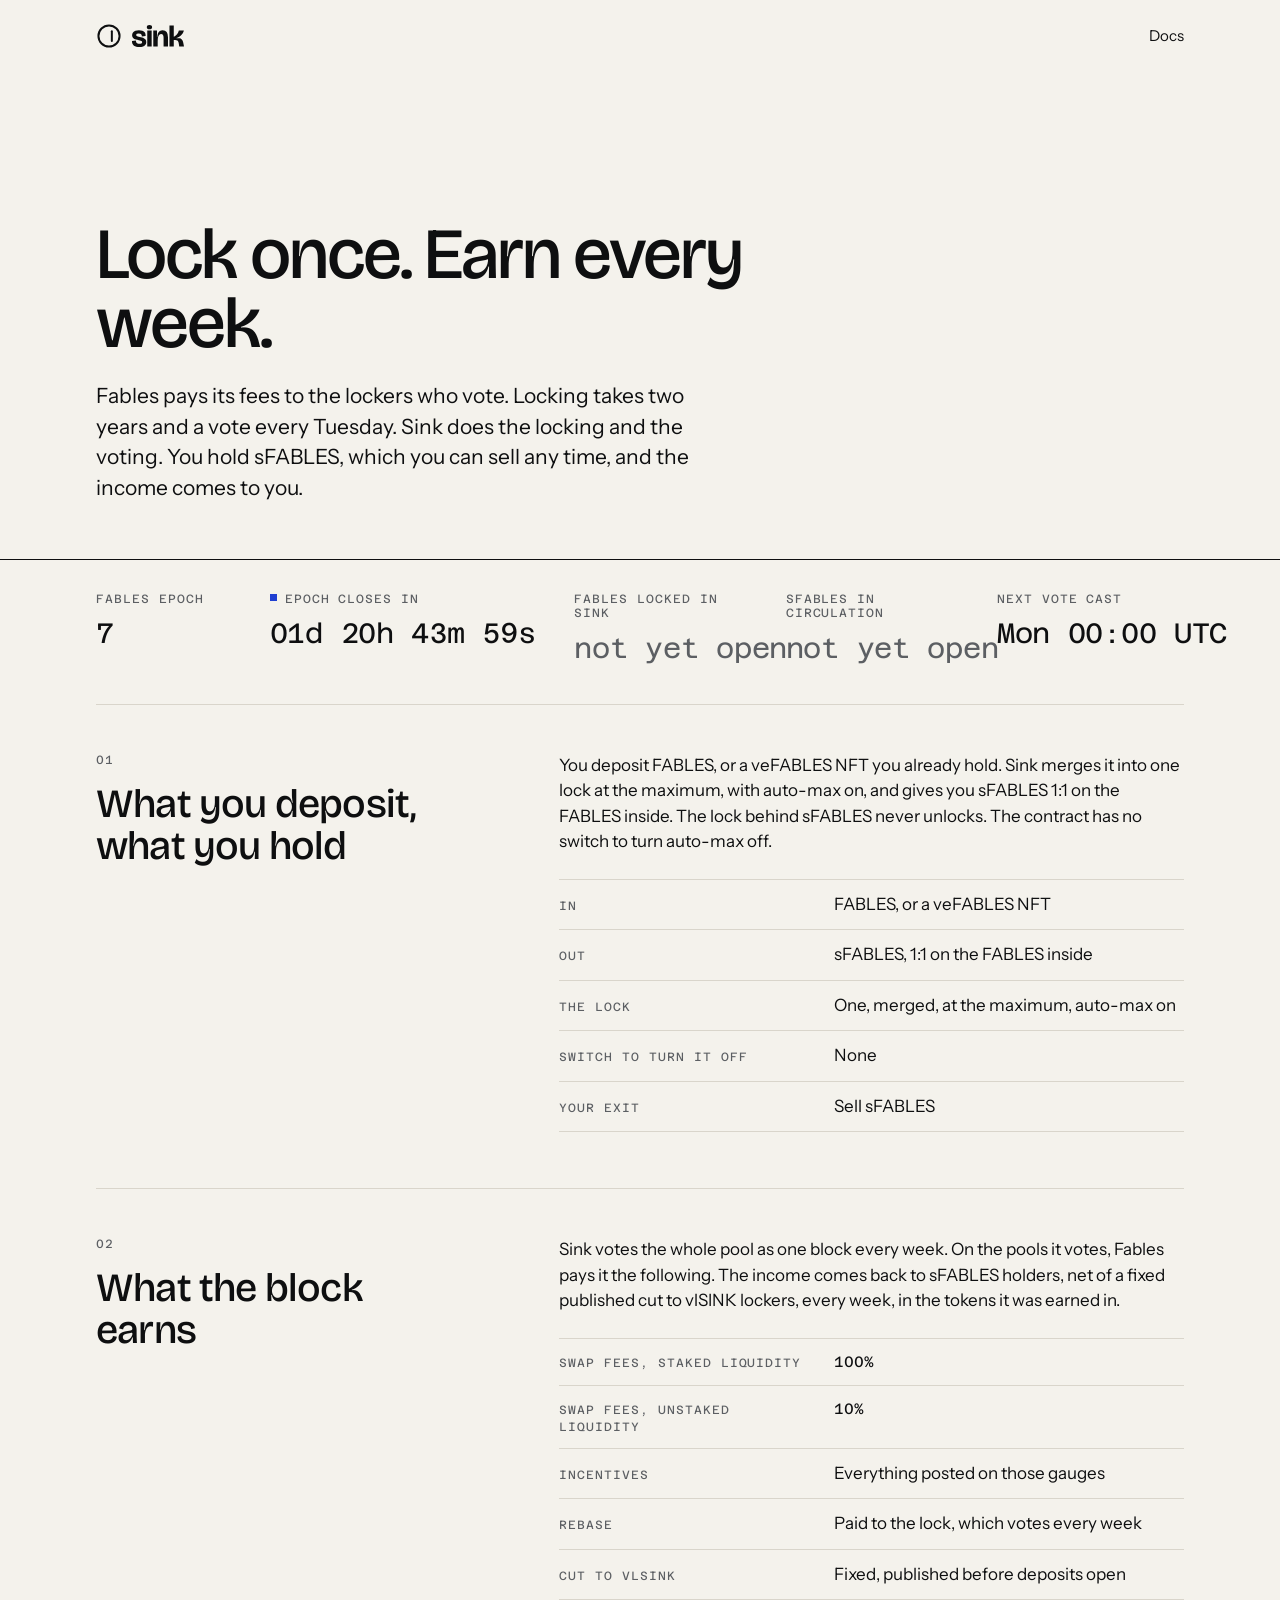
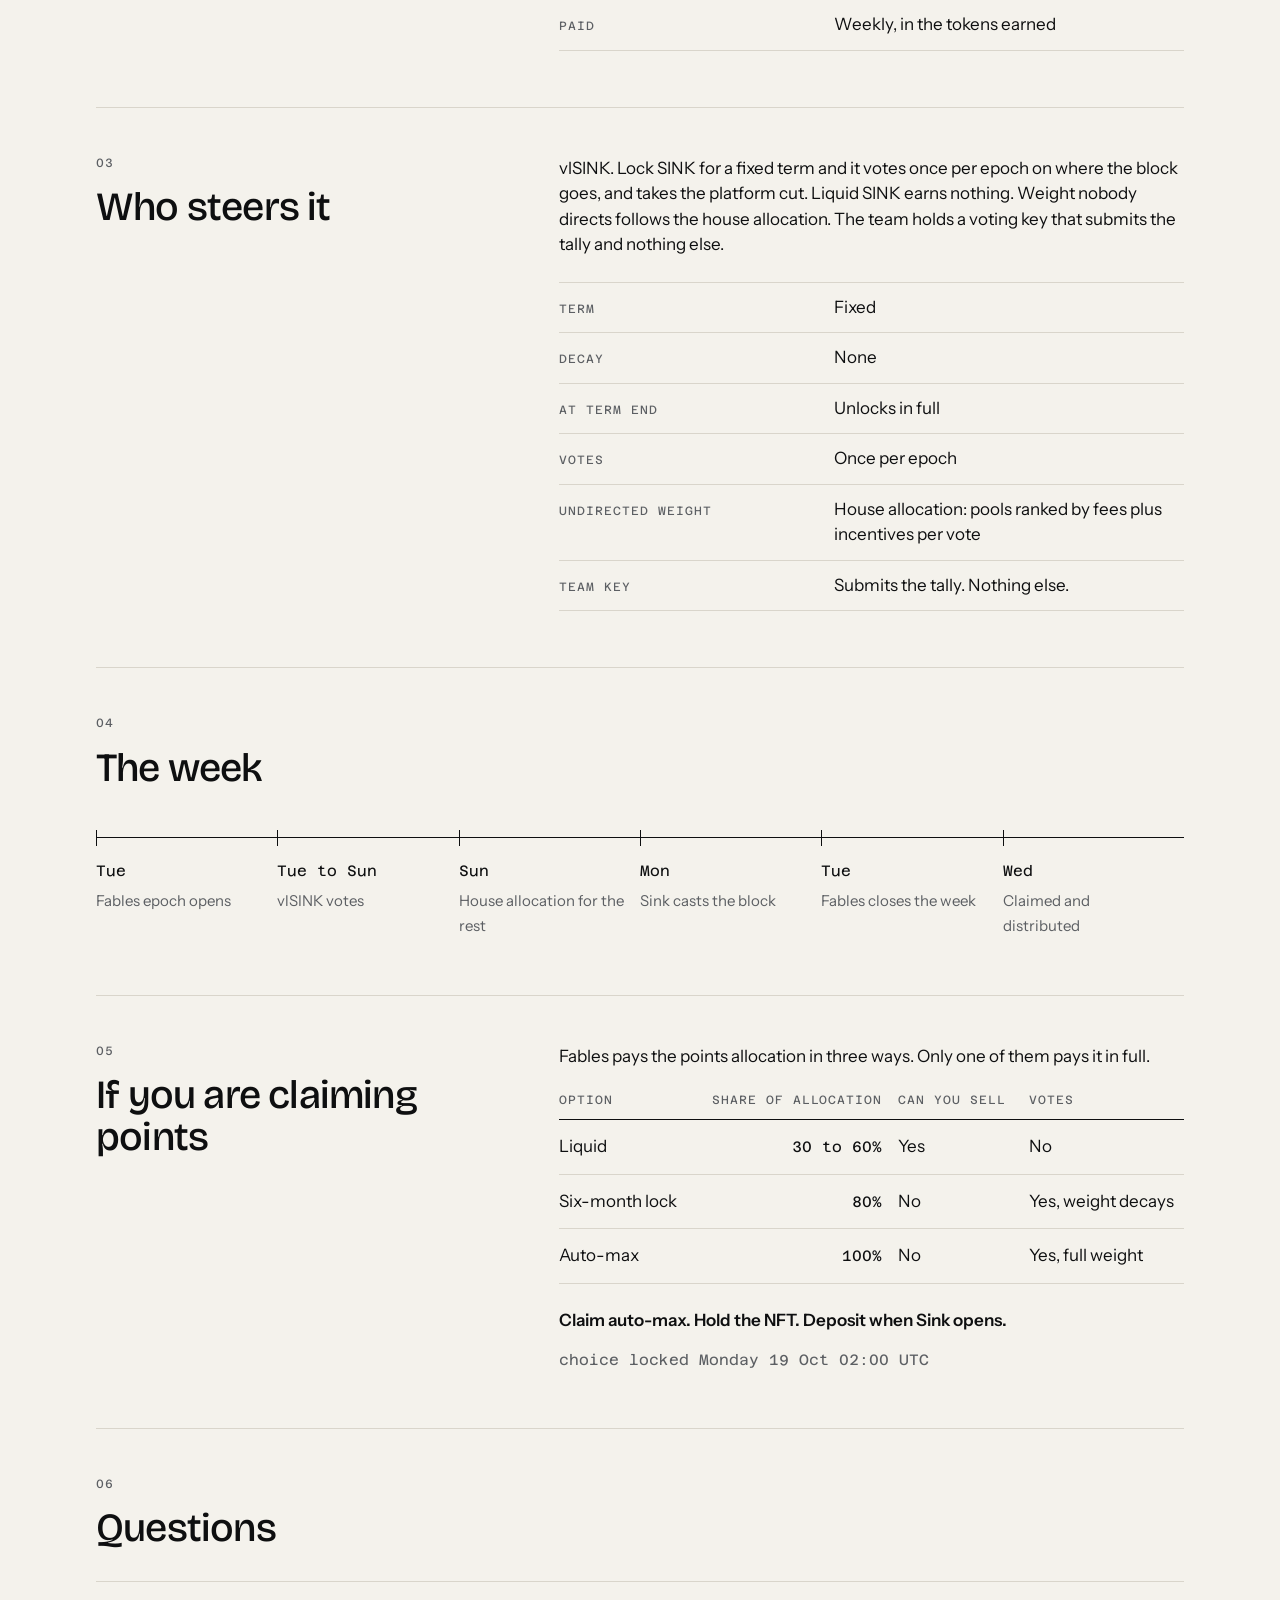
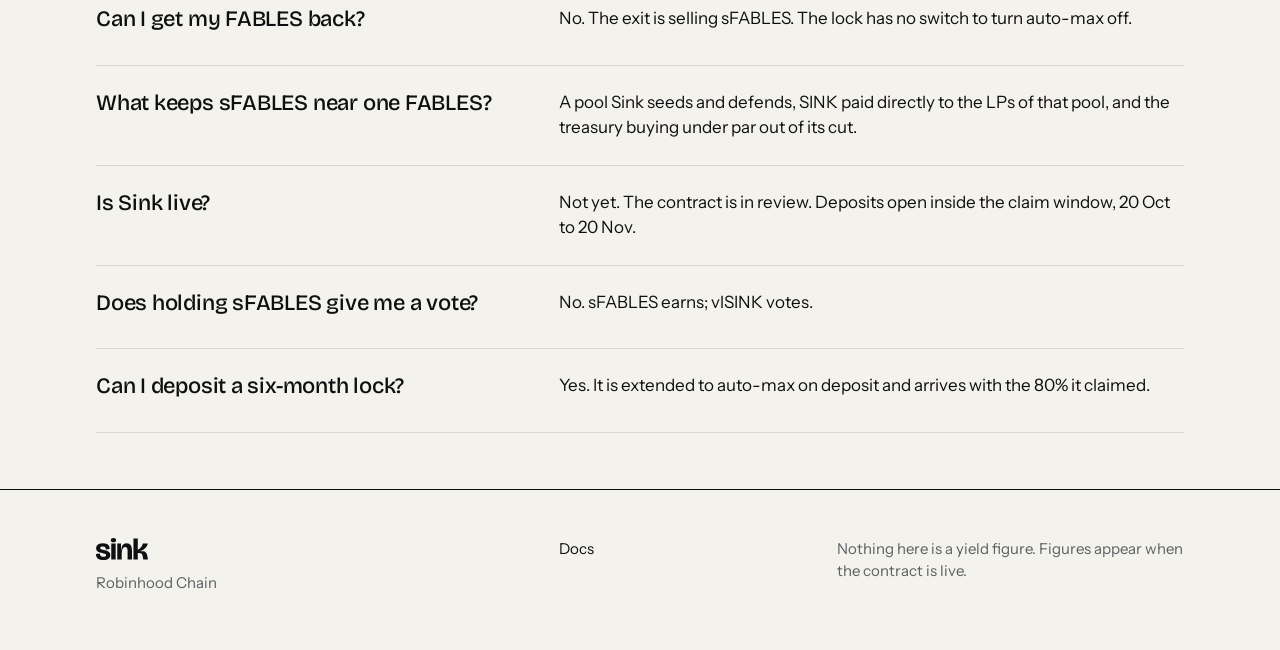
==== index.html @ 243e4afd "hide app for now: remove App links from home and docs" ====
<!doctype html>
<html lang="en">
<head>
<meta charset="utf-8">
<meta name="viewport" content="width=device-width, initial-scale=1">
<title>sink · Lock once. Earn every week.</title>
<meta name="description" content="Sink is a liquid locker for veFABLES on Robinhood Chain. Deposit FABLES or a veFABLES NFT, hold sFABLES, and the weekly income comes to you.">
<meta property="og:title" content="Lock once. Earn every week.">
<meta property="og:description" content="A liquid locker for veFABLES on Robinhood Chain.">
<meta name="theme-color" content="#F4F2EC">
<link rel="icon" href="logo/favicon.svg" type="image/svg+xml">
<link rel="preconnect" href="https://fonts.googleapis.com">
<link rel="preconnect" href="https://fonts.gstatic.com" crossorigin>
<link rel="stylesheet" href="https://fonts.googleapis.com/css2?family=Azeret+Mono:wght@400;500&family=Bricolage+Grotesque:opsz,wght@12..96,500;12..96,700&family=Instrument+Sans:wght@400;500;600&display=swap">
<link rel="stylesheet" href="css/sink.css">
</head>
<body>

<div class="above">
  <div class="wrap">
    <header class="top">
      <a class="brand" href="./" aria-label="sink, home">
        <img class="mark" src="logo/mark-ink.svg" alt="">
        <img class="word" src="logo/wordmark-ink.svg" alt="sink">
      </a>
      <nav class="nav" aria-label="Main">
        <a href="docs.html">Docs</a>
        
        
      </nav>
    </header>
  </div>
  <div class="wrap above-body">
    <div class="grid">
      <h1 class="h1" style="grid-column: 1 / span 9">Lock once. Earn every week.</h1>
    </div>
    <div class="grid">
      <p class="lead" style="grid-column: 1 / span 7">Fables pays its fees to the lockers who vote. Locking takes two years and a vote every Tuesday. Sink does the locking and the voting. You hold sFABLES, which you can sell any time, and the income comes to you.</p>
    </div>
  </div>
</div>

<main class="wrap">

  <section class="facts" aria-label="Live facts">
    <div><span class="label">Fables epoch</span><span class="fig" data-epoch>&mdash;</span></div>
    <div><span class="label"><span class="live-dot" aria-hidden="true"></span><span data-countdown-label>Epoch closes in</span></span><span class="fig" data-countdown>&mdash;</span></div>
    <div><span class="label">FABLES locked in Sink</span><span class="fig muted">not yet open</span></div>
    <div><span class="label">sFABLES in circulation</span><span class="fig muted">not yet open</span></div>
    <div><span class="label">Next vote cast</span><span class="fig">Mon 00:00 UTC</span></div>
  </section>

  <section class="split">
    <div class="grid">
      <div class="head"><span class="label">01</span><h2 class="h2">What you deposit, what you hold</h2></div>
      <div class="body">
        <p>You deposit FABLES, or a veFABLES NFT you already hold. Sink merges it into one lock at the maximum, with auto-max on, and gives you sFABLES 1:1 on the FABLES inside. The lock behind sFABLES never unlocks. The contract has no switch to turn auto-max off.</p>
        <dl class="ledger">
          <div><dt>In</dt><dd>FABLES, or a veFABLES NFT</dd></div>
          <div><dt>Out</dt><dd>sFABLES, 1:1 on the FABLES inside</dd></div>
          <div><dt>The lock</dt><dd>One, merged, at the maximum, auto-max on</dd></div>
          <div><dt>Switch to turn it off</dt><dd>None</dd></div>
          <div><dt>Your exit</dt><dd>Sell sFABLES</dd></div>
        </dl>
      </div>
    </div>
  </section>

  <section class="split">
    <div class="grid">
      <div class="head"><span class="label">02</span><h2 class="h2">What the block earns</h2></div>
      <div class="body">
        <p>Sink votes the whole pool as one block every week. On the pools it votes, Fables pays it the following. The income comes back to sFABLES holders, net of a fixed published cut to vlSINK lockers, every week, in the tokens it was earned in.</p>
        <dl class="ledger">
          <div><dt>Swap fees, staked liquidity</dt><dd class="mono">100%</dd></div>
          <div><dt>Swap fees, unstaked liquidity</dt><dd class="mono">10%</dd></div>
          <div><dt>Incentives</dt><dd>Everything posted on those gauges</dd></div>
          <div><dt>Rebase</dt><dd>Paid to the lock, which votes every week</dd></div>
          <div><dt>Cut to vlSINK</dt><dd>Fixed, published before deposits open</dd></div>
          <div><dt>Paid</dt><dd>Weekly, in the tokens earned</dd></div>
        </dl>
      </div>
    </div>
  </section>

  <section class="split">
    <div class="grid">
      <div class="head"><span class="label">03</span><h2 class="h2">Who steers it</h2></div>
      <div class="body">
        <p>vlSINK. Lock SINK for a fixed term and it votes once per epoch on where the block goes, and takes the platform cut. Liquid SINK earns nothing. Weight nobody directs follows the house allocation. The team holds a voting key that submits the tally and nothing else.</p>
        <dl class="ledger">
          <div><dt>Term</dt><dd>Fixed</dd></div>
          <div><dt>Decay</dt><dd>None</dd></div>
          <div><dt>At term end</dt><dd>Unlocks in full</dd></div>
          <div><dt>Votes</dt><dd>Once per epoch</dd></div>
          <div><dt>Undirected weight</dt><dd>House allocation: pools ranked by fees plus incentives per vote</dd></div>
          <div><dt>Team key</dt><dd>Submits the tally. Nothing else.</dd></div>
        </dl>
      </div>
    </div>
  </section>

  <section class="split">
    <div class="grid">
      <div class="head" style="grid-column: 1 / -1; margin-bottom: 40px"><span class="label">04</span><h2 class="h2">The week</h2></div>
    </div>
    <div class="week">
      <div><span class="day">Tue</span><span class="what">Fables epoch opens</span></div>
      <div><span class="day">Tue to Sun</span><span class="what">vlSINK votes</span></div>
      <div><span class="day">Sun</span><span class="what">House allocation for the rest</span></div>
      <div><span class="day">Mon</span><span class="what">Sink casts the block</span></div>
      <div><span class="day">Tue</span><span class="what">Fables closes the week</span></div>
      <div><span class="day">Wed</span><span class="what">Claimed and distributed</span></div>
    </div>
  </section>

  <section class="split">
    <div class="grid">
      <div class="head"><span class="label">05</span><h2 class="h2">If you are claiming points</h2></div>
      <div class="body">
        <p>Fables pays the points allocation in three ways. Only one of them pays it in full.</p>
        <div class="scroll-x" style="margin-top:24px">
          <table class="t">
            <thead><tr><th>Option</th><th class="num">Share of allocation</th><th>Can you sell</th><th>Votes</th></tr></thead>
            <tbody>
              <tr><td>Liquid</td><td class="num">30 to 60%</td><td>Yes</td><td>No</td></tr>
              <tr><td>Six-month lock</td><td class="num">80%</td><td>No</td><td>Yes, weight decays</td></tr>
              <tr><td>Auto-max</td><td class="num">100%</td><td>No</td><td>Yes, full weight</td></tr>
            </tbody>
          </table>
        </div>
        <p style="margin-top:24px"><strong style="font-weight:600">Claim auto-max. Hold the NFT. Deposit when Sink opens.</strong></p>
        <p class="mono muted" style="font-size:15px" data-choice>choice locks Monday 19 Oct 02:00 UTC</p>
      </div>
    </div>
  </section>

  <section class="split" style="border-bottom:none">
    <div class="grid">
      <div class="head" style="grid-column: 1 / -1; margin-bottom: 32px"><span class="label">06</span><h2 class="h2">Questions</h2></div>
    </div>
    <div class="faq">
      <div class="grid"><h3 class="h3">Can I get my FABLES back?</h3><p>No. The exit is selling sFABLES. The lock has no switch to turn auto-max off.</p></div>
      <div class="grid"><h3 class="h3">What keeps sFABLES near one FABLES?</h3><p>A pool Sink seeds and defends, SINK paid directly to the LPs of that pool, and the treasury buying under par out of its cut.</p></div>
      <div class="grid"><h3 class="h3">Is Sink live?</h3><p>Not yet. The contract is in review. Deposits open inside the claim window, 20 Oct to 20 Nov.</p></div>
      <div class="grid"><h3 class="h3">Does holding sFABLES give me a vote?</h3><p>No. sFABLES earns; vlSINK votes.</p></div>
      <div class="grid"><h3 class="h3">Can I deposit a six-month lock?</h3><p>Yes. It is extended to auto-max on deposit and arrives with the 80% it claimed.</p></div>
    </div>
  </section>

</main>

<footer class="wrap foot">
  <div class="grid">
    <div class="a"><img class="word" src="logo/wordmark-ink.svg" alt="sink"><span class="muted" style="font-size:15px">Robinhood Chain</span></div>
    <nav class="b" aria-label="Footer"><a href="docs.html">Docs</a></nav>
    <p class="c">Nothing here is a yield figure. Figures appear when the contract is live.</p>
  </div>
</footer>

<script src="js/countdown.js"></script>
</body>
</html>
---- css/sink.css ----
/* sink.fi · one stylesheet for site, docs and app */

:root {
  --paper: #F4F2EC;
  --ink: #0E0F10;
  --ink-2: #5C5F63;
  --rule: #D9D5CB;
  --cobalt: #1F3FD1;

  --display: "Bricolage Grotesque", Georgia, serif;
  --text: "Instrument Sans", Helvetica, Arial, sans-serif;
  --mono: "Azeret Mono", "Courier New", monospace;

  --margin: 96px;
  --gutter: 24px;
  --waterline: 560px;
  --u: 8px;
}

@media (max-width: 760px) {
  :root { --margin: 24px; --gutter: 16px; --waterline: 420px; }
}

* { box-sizing: border-box; }
html { -webkit-text-size-adjust: 100%; }
body {
  margin: 0;
  background: var(--paper);
  color: var(--ink);
  font: 400 17px/1.5 var(--text);
  font-kerning: normal;
  text-rendering: optimizeLegibility;
}
a { color: inherit; text-decoration: none; }
a:hover { text-decoration: underline; text-underline-offset: 3px; text-decoration-thickness: 1px; }
::selection { background: var(--ink); color: var(--paper); }
:focus-visible { outline: 1px solid var(--cobalt); outline-offset: 3px; }

/* ---------- type ---------- */
h1, h2, h3 { margin: 0; font-family: var(--display); font-optical-sizing: auto; }
.h1 { font-size: 72px; line-height: 0.95; letter-spacing: -0.03em; font-weight: 500; }
.h2 { font-size: 40px; line-height: 1.05; letter-spacing: -0.02em; font-weight: 500; }
.h3 { font-size: 22px; line-height: 1.2; letter-spacing: -0.01em; font-weight: 500; }
.lead { font-size: 21px; line-height: 1.45; max-width: 34em; margin: 0; }
p { margin: 0 0 16px; }
p:last-child { margin-bottom: 0; }
.muted { color: var(--ink-2); }

.label {
  font: 400 12px/1.2 var(--mono);
  letter-spacing: 0.08em;
  text-transform: uppercase;
  color: var(--ink-2);
}
.mono { font-family: var(--mono); font-variant-numeric: tabular-nums; }
.fig { font: 400 28px/1.1 var(--mono); font-variant-numeric: tabular-nums; letter-spacing: -0.01em; }
.fig-xl { font: 400 40px/1 var(--mono); font-variant-numeric: tabular-nums; letter-spacing: -0.02em; }
.fig .muted, .fig-xl .muted { color: var(--ink-2); }

@media (max-width: 760px) {
  .h1 { font-size: 44px; }
  .h2 { font-size: 30px; }
  .lead { font-size: 17px; line-height: 1.5; }
  .fig { font-size: 22px; }
  .fig-xl { font-size: 32px; }
}

/* ---------- grid ---------- */
.wrap { padding: 0 var(--margin); }
.grid { display: grid; grid-template-columns: repeat(12, minmax(0, 1fr)); column-gap: var(--gutter); }

/* ---------- the waterline ---------- */
.above {
  height: var(--waterline);
  display: flex;
  flex-direction: column;
  border-bottom: 1px solid var(--ink);
}
.above-body {
  flex: 1;
  display: flex;
  flex-direction: column;
  justify-content: flex-end;
  padding-bottom: 56px;
  gap: 24px;
}
@media (max-width: 760px) { .above-body { padding-bottom: 32px; gap: 16px; } }

/* ---------- header ---------- */
.top {
  height: 72px;
  display: flex;
  align-items: center;
  justify-content: space-between;
  gap: 24px;
}
.brand { display: inline-flex; align-items: center; gap: 10px; }
.brand:hover { text-decoration: none; }
.brand img.mark { width: 26px; height: 26px; display: block; }
.brand img.word { height: 22px; width: auto; display: block; }
.nav { display: flex; gap: 32px; font-size: 15px; }
.nav a[aria-current="page"] { text-decoration: underline; text-underline-offset: 6px; text-decoration-thickness: 1px; }
@media (max-width: 760px) {
  .top { height: 64px; }
  .nav { gap: 20px; font-size: 14px; }
}

/* ---------- facts row (below the waterline) ---------- */
.facts {
  display: grid;
  grid-template-columns: 0.8fr 1.5fr 1fr 1fr 1fr;
  column-gap: var(--gutter);
  padding: 32px 0 40px;
  border-bottom: 1px solid var(--rule);
}
.facts > div { display: flex; flex-direction: column; gap: 12px; min-width: 0; }
.facts .fig { white-space: nowrap; }
@media (max-width: 1100px) { .facts .fig { font-size: 22px; } }
@media (max-width: 760px) {
  .facts { grid-template-columns: 1fr 1fr; row-gap: 24px; padding: 24px 0 32px; }
  .facts > div:nth-child(2) { grid-column: span 2; order: -1; }
}
.live-dot {
  display: inline-block; width: 7px; height: 7px; background: var(--cobalt);
  vertical-align: 0.15em; margin-right: 8px;
}

/* ---------- split sections ---------- */
.split { padding: 48px 0 56px; border-bottom: 1px solid var(--rule); }
.split > .grid > .head { grid-column: 1 / span 4; }
.split > .grid > .body { grid-column: 6 / span 7; }
.split .head .label { display: block; margin-bottom: 16px; }
@media (max-width: 760px) {
  .split { padding: 32px 0 40px; }
  .split > .grid > .head, .split > .grid > .body { grid-column: 1 / -1; }
  .split > .grid > .head { margin-bottom: 24px; }
}

/* ledger rows */
.ledger { margin: 24px 0 0; border-top: 1px solid var(--rule); }
.ledger > div {
  display: grid; grid-template-columns: minmax(0, 5fr) minmax(0, 7fr); gap: var(--gutter);
  padding: 12px 0; border-bottom: 1px solid var(--rule); align-items: baseline;
}
.ledger dt { font: 400 12px/1.4 var(--mono); letter-spacing: 0.08em; text-transform: uppercase; color: var(--ink-2); }
.ledger dd { margin: 0; }
.ledger dd.mono { font-size: 15px; }
@media (max-width: 760px) { .ledger > div { grid-template-columns: 1fr; gap: 4px; } }

/* ---------- the week ---------- */
.week { display: grid; grid-template-columns: repeat(6, minmax(0, 1fr)); margin-top: 8px; }
.week > div { position: relative; padding: 24px 16px 0 0; border-top: 1px solid var(--ink); }
.week > div::before {
  content: ""; position: absolute; left: 0; top: -8px; width: 1px; height: 16px; background: var(--ink);
}
.week .day { font: 400 15px/1.2 var(--mono); display: block; margin-bottom: 8px; }
.week .what { font-size: 15px; line-height: 1.4; color: var(--ink-2); }
@media (max-width: 760px) {
  .week { grid-template-columns: 1fr; border-left: 1px solid var(--ink); margin-left: 4px; }
  .week > div { border-top: none; padding: 0 0 20px 20px; }
  .week > div::before { left: -8px; top: 9px; width: 16px; height: 1px; }
}

/* ---------- tables ---------- */
table.t { width: 100%; border-collapse: collapse; font-variant-numeric: tabular-nums; }
.t th {
  text-align: left; font: 400 12px/1.2 var(--mono); letter-spacing: 0.08em; text-transform: uppercase;
  color: var(--ink-2); padding: 0 16px 12px 0; border-bottom: 1px solid var(--ink); white-space: nowrap;
}
.t td { padding: 14px 16px 14px 0; border-bottom: 1px solid var(--rule); vertical-align: baseline; }
.t td.mono, .t td.num { font-family: var(--mono); font-size: 15px; }
.t .num { text-align: right; }
.t th.num { text-align: right; }
.t tr.ghost td { color: var(--ink-2); }
.t td.empty { color: var(--ink-2); font: 400 15px/1.4 var(--mono); padding: 20px 0; }
.scroll-x { overflow-x: auto; -webkit-overflow-scrolling: touch; }
.scroll-x table { min-width: 640px; }

/* ---------- faq ---------- */
.faq { border-top: 1px solid var(--rule); }
.faq > div { padding: 24px 0; border-bottom: 1px solid var(--rule); }
.faq h3 { margin-bottom: 8px; }
.faq .grid > h3 { grid-column: 1 / span 5; }
.faq .grid > p { grid-column: 6 / span 7; margin: 0; }
@media (max-width: 760px) { .faq .grid > h3, .faq .grid > p { grid-column: 1 / -1; } }

/* ---------- buttons ---------- */
.btn {
  display: inline-flex; align-items: center; justify-content: center; gap: 8px;
  height: 48px; padding: 0 20px; border: 1px solid var(--ink); border-radius: 0;
  background: transparent; color: var(--ink); font: 500 15px/1 var(--text); cursor: pointer;
}
.btn:hover { background: var(--ink); color: var(--paper); text-decoration: none; }
.btn-primary { background: var(--cobalt); border-color: var(--cobalt); color: var(--paper); }
.btn-primary:hover { background: var(--ink); border-color: var(--ink); }
.btn[disabled], .btn[aria-disabled="true"] { opacity: 0.4; cursor: not-allowed; }
.btn[disabled]:hover, .btn[aria-disabled="true"]:hover {
  background: inherit; color: inherit;
}
.btn-primary[disabled]:hover { background: var(--cobalt); border-color: var(--cobalt); color: var(--paper); }
.btn-sm { height: 36px; padding: 0 14px; font-size: 14px; }
.btn-block { width: 100%; }

/* ---------- footer ---------- */
.foot { padding-top: 48px; padding-bottom: 56px; border-top: 1px solid var(--ink); }
.foot .grid > .a { grid-column: 1 / span 4; display: flex; flex-direction: column; align-items: flex-start; gap: 12px; }
.foot .grid > .b { grid-column: 6 / span 3; display: flex; gap: 24px; font-size: 15px; }
.foot .grid > .c { grid-column: 9 / span 4; color: var(--ink-2); font-size: 15px; }
.foot img.word { height: 22px; width: auto; }
@media (max-width: 760px) {
  .foot .grid > .a, .foot .grid > .b, .foot .grid > .c { grid-column: 1 / -1; margin-bottom: 24px; }
}

/* ---------- docs ---------- */
.docs { padding-top: 48px; padding-bottom: 96px; }
.docs .index { grid-column: 1 / span 3; position: sticky; top: 24px; align-self: start; }
.docs .index ol { list-style: none; margin: 16px 0 0; padding: 0; border-top: 1px solid var(--rule); }
.docs .index li { border-bottom: 1px solid var(--rule); }
.docs .index a { display: flex; gap: 12px; padding: 10px 0; font-size: 15px; }
.docs .index a span { font: 400 12px/1.8 var(--mono); color: var(--ink-2); }
.docs .content { grid-column: 5 / span 7; }
.docs section { padding: 0 0 56px; margin-bottom: 56px; border-bottom: 1px solid var(--rule); scroll-margin-top: 24px; }
.docs section:last-child { border-bottom: none; }
.docs section .label { display: block; margin-bottom: 12px; }
.docs section .h2 { margin-bottom: 24px; }
.docs section ul { margin: 0 0 16px; padding-left: 20px; }
.docs section li { margin-bottom: 8px; }
@media (max-width: 760px) {
  .docs .index { position: static; grid-column: 1 / -1; margin-bottom: 40px; }
  .docs .content { grid-column: 1 / -1; }
}

/* ---------- app ---------- */
.apptop {
  height: 72px; display: grid; grid-template-columns: auto 1fr auto auto; align-items: center; gap: 32px;
}
.apptop .nav { gap: 28px; }
.chip {
  font: 400 13px/1 var(--mono); font-variant-numeric: tabular-nums;
  border: 1px solid var(--rule); padding: 9px 12px; white-space: nowrap;
}
.chip .live-dot { margin-right: 8px; }
@media (max-width: 900px) {
  .apptop { height: auto; grid-template-columns: 1fr auto; row-gap: 12px; padding: 14px 0 12px; }
  .apptop .nav { grid-column: 1 / -1; order: 3; overflow-x: auto; }
  .apptop .chip { order: 4; grid-column: 1 / -1; justify-self: start; }
}

.figs { display: grid; grid-template-columns: repeat(3, minmax(0, 1fr)); column-gap: var(--gutter); max-width: 960px; }
.figs > div { display: flex; flex-direction: column; gap: 10px; }
@media (max-width: 760px) { .figs { grid-template-columns: 1fr; row-gap: 14px; } }

.appbody { padding-top: 40px; padding-bottom: 96px; }
.app-main { grid-column: 1 / span 7; }
.app-side { grid-column: 9 / span 4; }
@media (max-width: 900px) { .app-main, .app-side { grid-column: 1 / -1; } .app-side { margin-top: 56px; } }

/* tabs, css only */
.tab-in { position: absolute; opacity: 0; pointer-events: none; }
.tabs { display: flex; gap: 0; border-bottom: 1px solid var(--rule); margin-bottom: 32px; }
.tabs label {
  padding: 12px 0; margin-right: 32px; cursor: pointer; font-size: 15px; color: var(--ink-2);
  border-bottom: 1px solid transparent; margin-bottom: -1px;
}
.tabs label:hover { color: var(--ink); }
.panel { display: none; }
#tab-fables:checked ~ .tabs label[for="tab-fables"],
#tab-nft:checked ~ .tabs label[for="tab-nft"] { color: var(--ink); border-bottom-color: var(--ink); }
#tab-fables:checked ~ .panels .panel-fables,
#tab-nft:checked ~ .panels .panel-nft { display: block; }
#tab-fables:focus-visible ~ .tabs label[for="tab-fables"],
#tab-nft:focus-visible ~ .tabs label[for="tab-nft"] { outline: 1px solid var(--cobalt); outline-offset: 2px; }

.amount {
  display: flex; align-items: baseline; gap: 16px; border-bottom: 1px solid var(--ink); padding: 8px 0 12px;
}
.amount input {
  flex: 1; min-width: 0; border: none; background: transparent; outline: none; text-align: right;
  font: 400 40px/1.1 var(--mono); font-variant-numeric: tabular-nums; color: var(--ink); padding: 0;
}
.amount input::placeholder { color: var(--rule); }
.amount .unit { font: 400 15px/1 var(--mono); color: var(--ink-2); }
.linkbtn {
  border: none; background: none; padding: 0; font: inherit; color: var(--ink); cursor: pointer;
  text-decoration: underline; text-underline-offset: 3px; text-decoration-thickness: 1px;
}
.amount-meta { display: flex; justify-content: space-between; margin-top: 10px; font-size: 15px; color: var(--ink-2); }

.steps { list-style: none; margin: 16px 0 0; padding: 0; border-top: 1px solid var(--rule); counter-reset: s; }
.steps li {
  counter-increment: s; display: grid; grid-template-columns: 40px 1fr; padding: 14px 0;
  border-bottom: 1px solid var(--rule); font-size: 15px;
}
.steps li::before { content: counter(s, decimal-leading-zero); font: 400 13px/1.6 var(--mono); color: var(--ink-2); }

.note { font-size: 15px; color: var(--ink-2); margin-top: 12px; }

/* toggle, static */
.toggle { display: inline-flex; align-items: center; gap: 10px; font-size: 15px; opacity: 0.4; cursor: not-allowed; }
.toggle .sw { width: 34px; height: 18px; border: 1px solid var(--ink); position: relative; }
.toggle .sw::after { content: ""; position: absolute; left: 2px; top: 2px; width: 12px; height: 12px; background: var(--ink); }

input.weight {
  width: 72px; border: 1px solid var(--rule); background: transparent; height: 32px; padding: 0 8px;
  font: 400 15px/1 var(--mono); text-align: right; color: var(--ink-2);
}
input.weight:disabled { cursor: not-allowed; }

/* chart */
.chart { border-top: 1px solid var(--ink); padding-top: 24px; }
.chart svg { display: block; width: 100%; height: auto; }

/* modal, css only via :target */
.modal { display: none; position: fixed; inset: 0; background: rgba(14, 15, 16, 0.32); z-index: 10; }
.modal:target { display: flex; align-items: flex-start; justify-content: center; padding: 120px 24px 24px; }
.sheet { background: var(--paper); border: 1px solid var(--ink); width: 100%; max-width: 440px; }
.sheet header { display: flex; justify-content: space-between; align-items: center; padding: 16px 20px; border-bottom: 1px solid var(--rule); }
.sheet .opts a { display: flex; justify-content: space-between; padding: 16px 20px; border-bottom: 1px solid var(--rule); }
.sheet .opts a:hover { background: var(--ink); color: var(--paper); text-decoration: none; }
.sheet .opts a:hover .muted { color: var(--rule); }
.sheet .msg { padding: 24px 20px; }
.sheet footer { padding: 16px 20px; }

/* spec page */
.swatch { display: flex; flex-direction: column; gap: 8px; }
.swatch .chipc { height: 96px; border: 1px solid var(--rule); }
.spec-row { display: grid; grid-template-columns: 220px 1fr; gap: var(--gutter); padding: 24px 0; border-bottom: 1px solid var(--rule); align-items: baseline; }
@media (max-width: 760px) { .spec-row { grid-template-columns: 1fr; } }
.logo-tile { display: flex; align-items: center; justify-content: center; height: 200px; border: 1px solid var(--rule); }
.logo-tile.ink { background: var(--ink); border-color: var(--ink); }

.vote-main { grid-column: 1 / span 8; }
.vote-side { grid-column: 10 / span 3; }
@media (max-width: 900px) { .vote-main, .vote-side { grid-column: 1 / -1; } }

@media (max-width: 760px) {
  .above-body .grid > * { grid-column: 1 / -1 !important; }
}
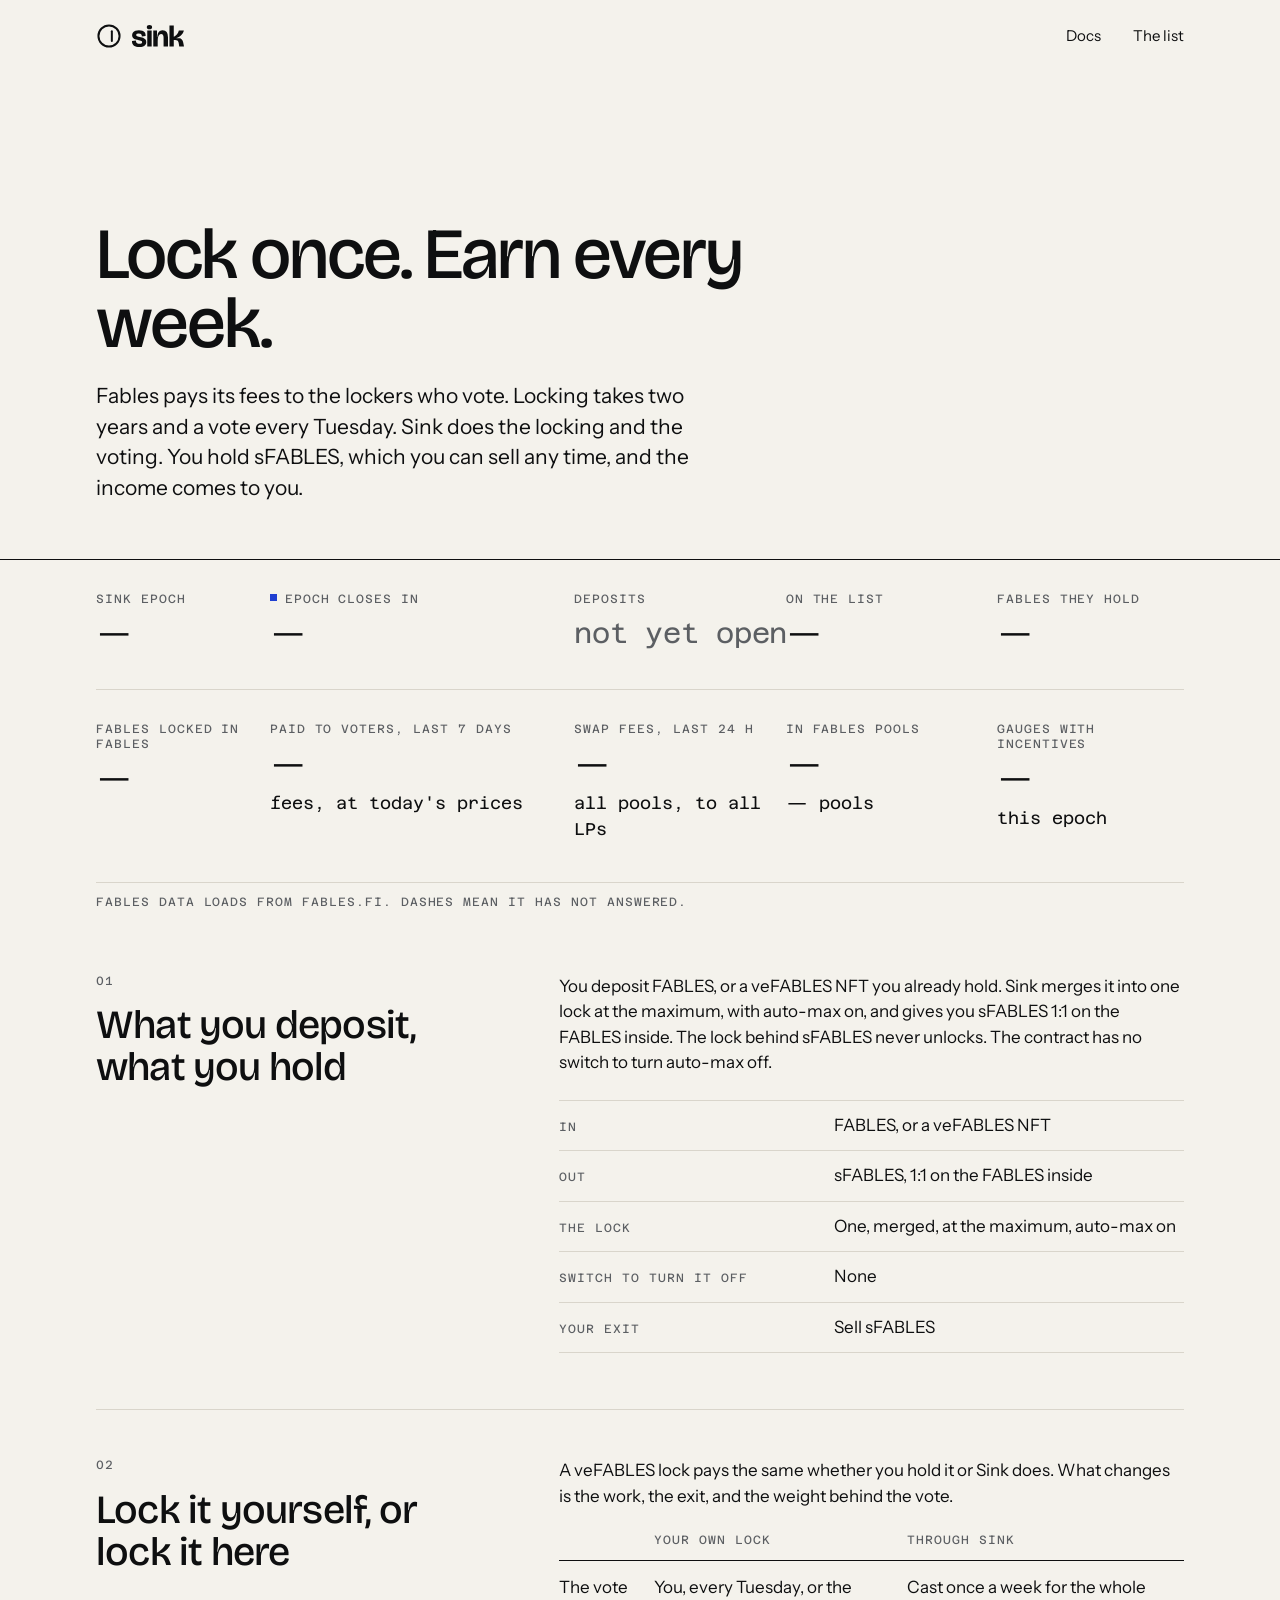
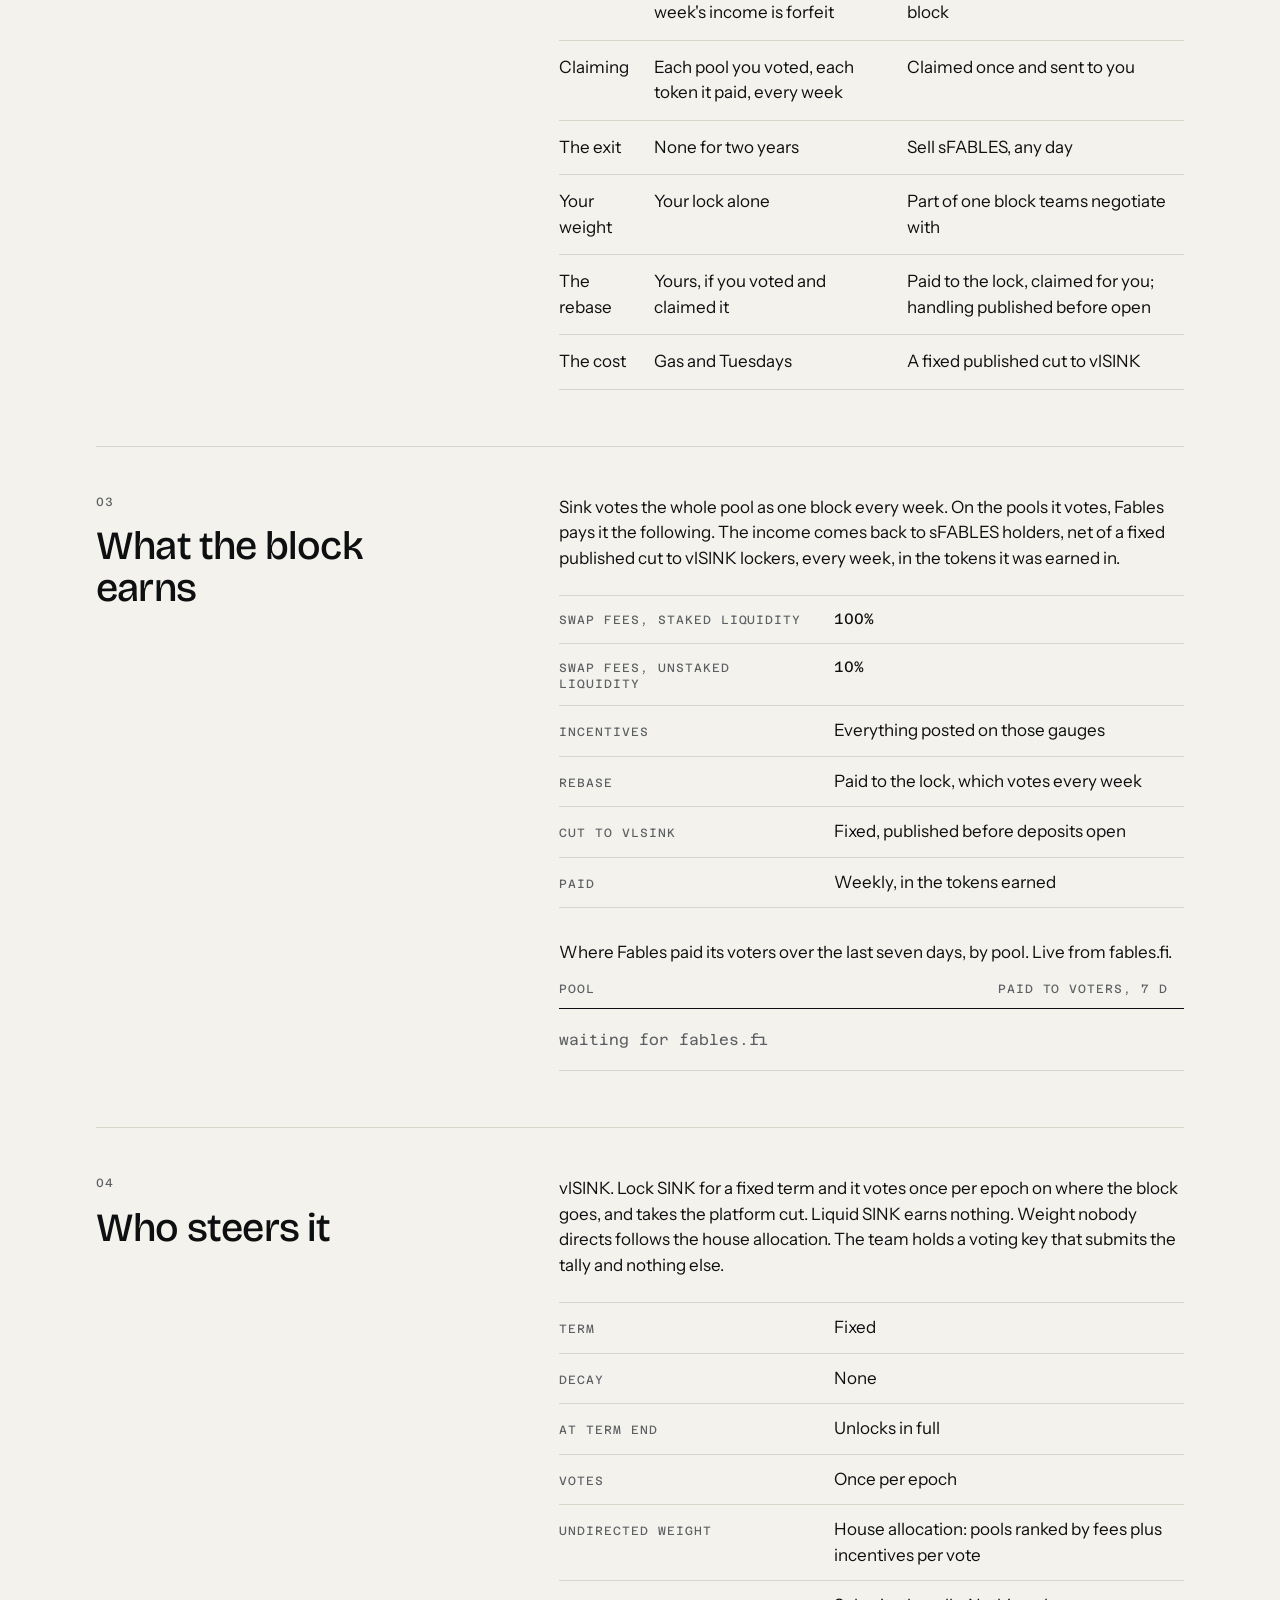
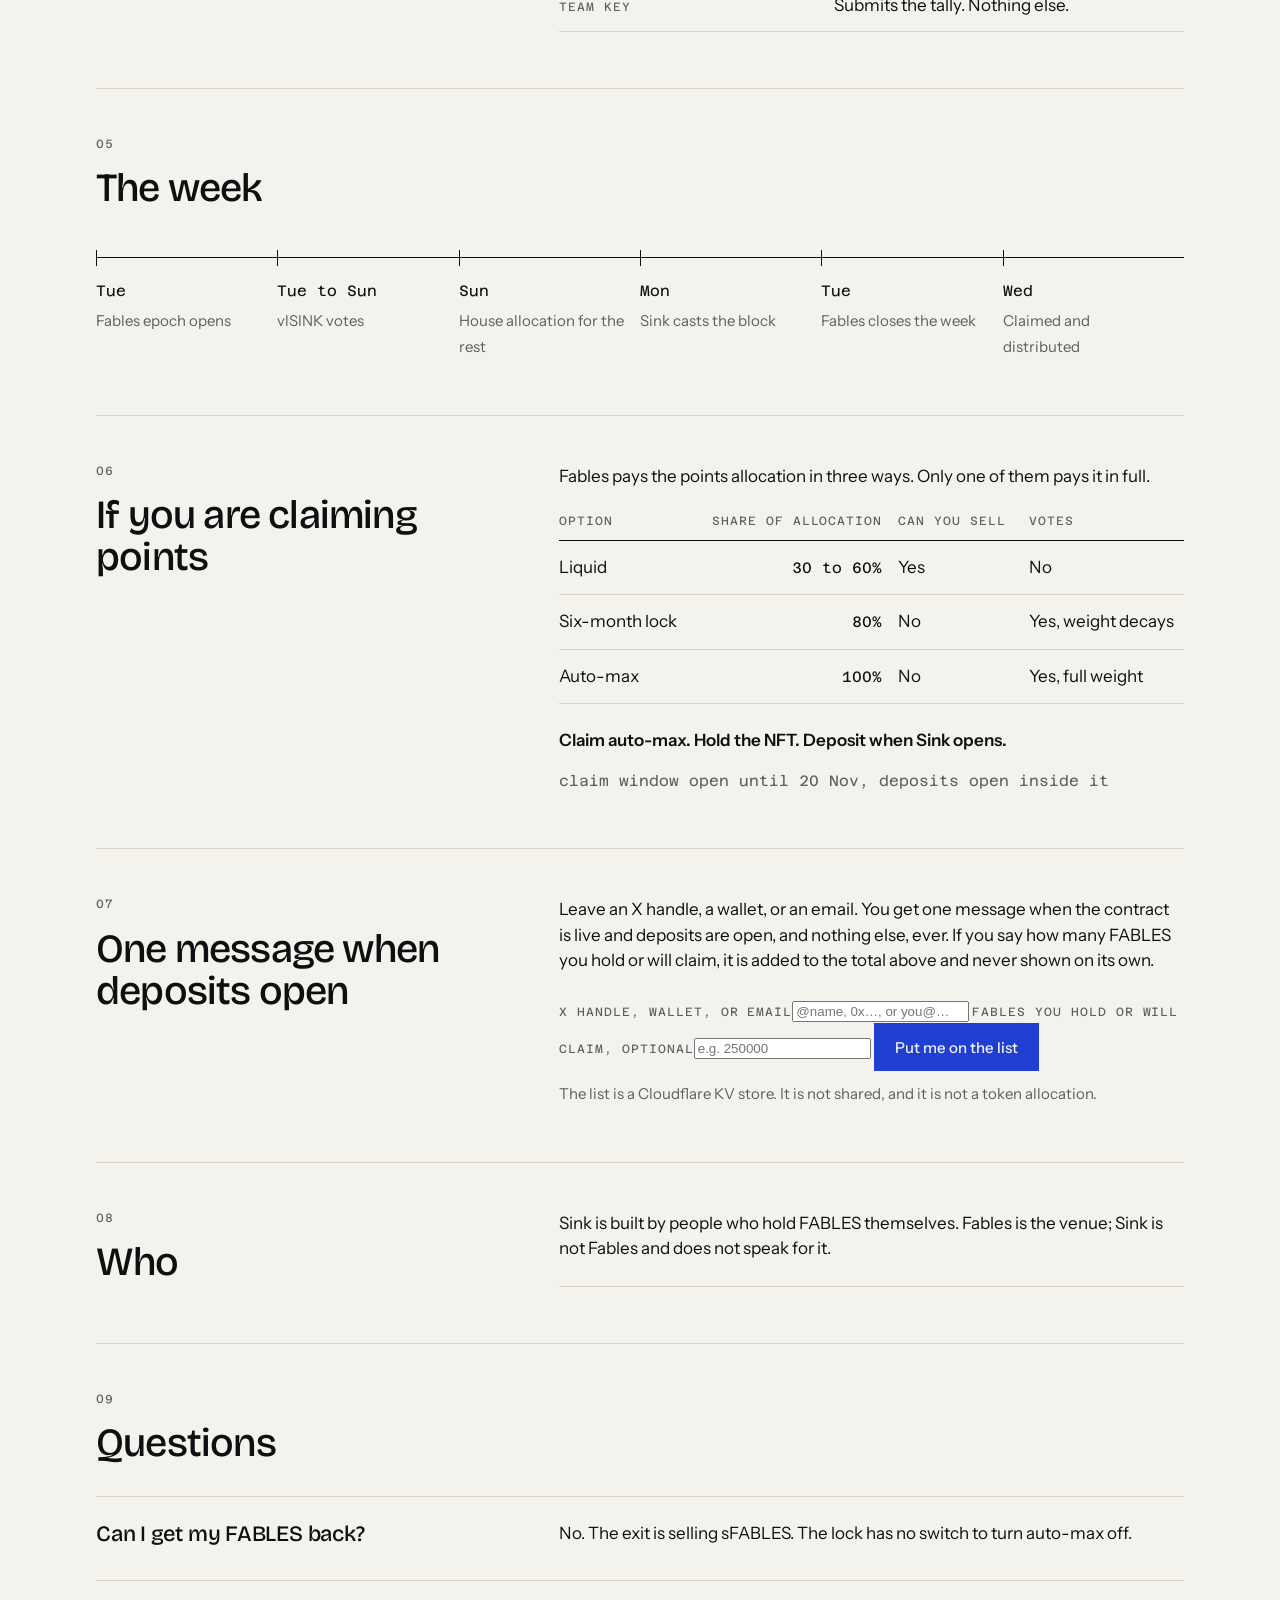
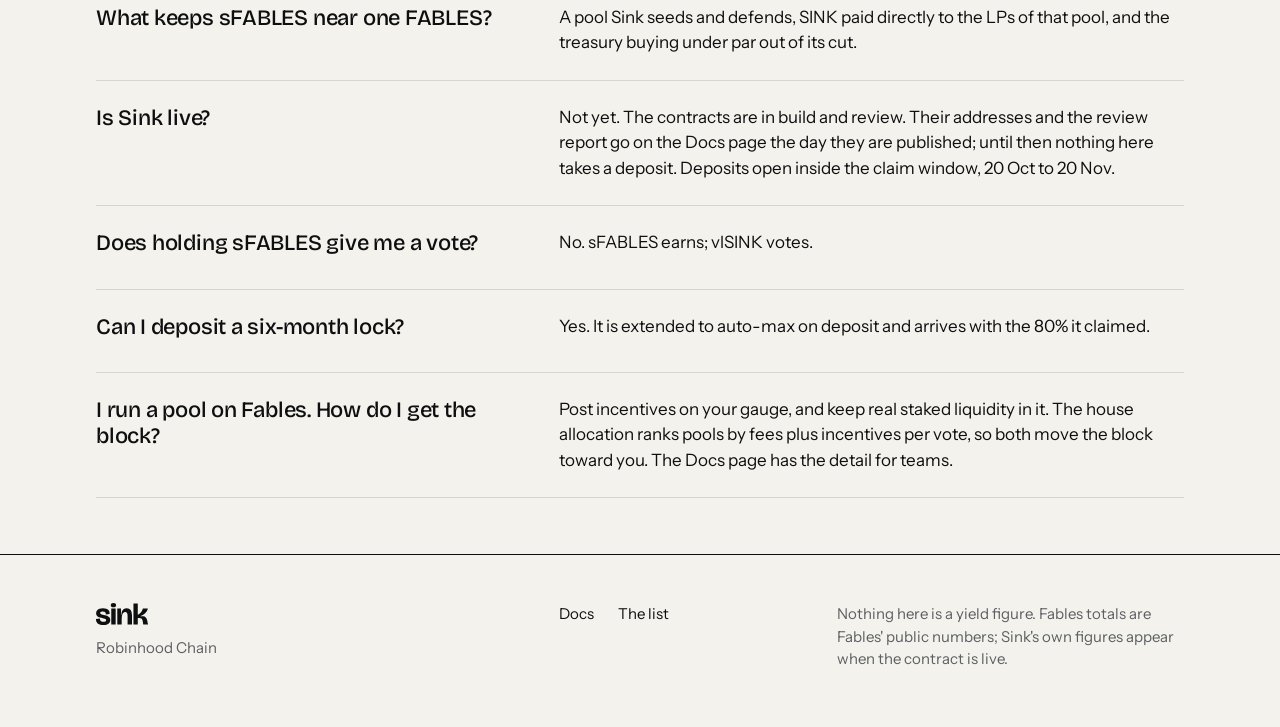
==== commit 7815da49: "Site v3: live Fables facts, the list, solo vs Sink, who, docs rebuild" ====
--- a/index.html
+++ b/index.html
@@ -25,8 +25,8 @@
       </a>
       <nav class="nav" aria-label="Main">
         <a href="docs.html">Docs</a>
-        
-        
+        <a href="#list">The list</a>
+        <a data-x href="#" rel="noopener" hidden>X</a>
       </nav>
     </header>
   </div>
@@ -42,13 +42,22 @@
 
 <main class="wrap">
 
-  <section class="facts" aria-label="Live facts">
-    <div><span class="label">Fables epoch</span><span class="fig" data-epoch>&mdash;</span></div>
+  <section class="facts" aria-label="Sink, now">
+    <div><span class="label">Sink epoch</span><span class="fig" data-epoch>&mdash;</span></div>
     <div><span class="label"><span class="live-dot" aria-hidden="true"></span><span data-countdown-label>Epoch closes in</span></span><span class="fig" data-countdown>&mdash;</span></div>
-    <div><span class="label">FABLES locked in Sink</span><span class="fig muted">not yet open</span></div>
-    <div><span class="label">sFABLES in circulation</span><span class="fig muted">not yet open</span></div>
-    <div><span class="label">Next vote cast</span><span class="fig">Mon 00:00 UTC</span></div>
-  </section>
+    <div><span class="label">Deposits</span><span class="fig muted">not yet open</span></div>
+    <div><span class="label">On the list</span><span class="fig" data-list="count">&mdash;</span></div>
+    <div><span class="label">FABLES they hold</span><span class="fig" data-list="fables">&mdash;</span></div>
+  </section>
+
+  <section class="facts facts-2" aria-label="Fables, live">
+    <div><span class="label">FABLES locked in Fables</span><span class="fig" data-fact="locked">&mdash;</span><span class="sub mono" data-fact="lockedpct"></span></div>
+    <div><span class="label">Paid to voters, last 7 days</span><span class="fig" data-fact="voters7d">&mdash;</span><span class="sub mono">fees, at today's prices</span></div>
+    <div><span class="label">Swap fees, last 24 h</span><span class="fig" data-fact="fees24h">&mdash;</span><span class="sub mono">all pools, to all LPs</span></div>
+    <div><span class="label">In Fables pools</span><span class="fig" data-fact="tvl">&mdash;</span><span class="sub mono"><span data-fact="pools">&mdash;</span> pools</span></div>
+    <div><span class="label">Gauges with incentives</span><span class="fig" data-fact="gauges">&mdash;</span><span class="sub mono">this epoch</span></div>
+  </section>
+  <p class="label" style="padding:12px 0 0" data-fact="at">Fables data loads from fables.fi. Dashes mean it has not answered.</p>
 
   <section class="split">
     <div class="grid">
@@ -68,7 +77,29 @@
 
   <section class="split">
     <div class="grid">
-      <div class="head"><span class="label">02</span><h2 class="h2">What the block earns</h2></div>
+      <div class="head"><span class="label">02</span><h2 class="h2">Lock it yourself, or lock it here</h2></div>
+      <div class="body">
+        <p>A veFABLES lock pays the same whether you hold it or Sink does. What changes is the work, the exit, and the weight behind the vote.</p>
+        <div class="scroll-x" style="margin-top:24px">
+          <table class="t">
+            <thead><tr><th></th><th>Your own lock</th><th>Through Sink</th></tr></thead>
+            <tbody>
+              <tr><td class="k">The vote</td><td>You, every Tuesday, or the week's income is forfeit</td><td>Cast once a week for the whole block</td></tr>
+              <tr><td class="k">Claiming</td><td>Each pool you voted, each token it paid, every week</td><td>Claimed once and sent to you</td></tr>
+              <tr><td class="k">The exit</td><td>None for two years</td><td>Sell sFABLES, any day</td></tr>
+              <tr><td class="k">Your weight</td><td>Your lock alone</td><td>Part of one block teams negotiate with</td></tr>
+              <tr><td class="k">The rebase</td><td>Yours, if you voted and claimed it</td><td>Paid to the lock, claimed for you; handling published before open</td></tr>
+              <tr><td class="k">The cost</td><td>Gas and Tuesdays</td><td>A fixed published cut to vlSINK</td></tr>
+            </tbody>
+          </table>
+        </div>
+      </div>
+    </div>
+  </section>
+
+  <section class="split">
+    <div class="grid">
+      <div class="head"><span class="label">03</span><h2 class="h2">What the block earns</h2></div>
       <div class="body">
         <p>Sink votes the whole pool as one block every week. On the pools it votes, Fables pays it the following. The income comes back to sFABLES holders, net of a fixed published cut to vlSINK lockers, every week, in the tokens it was earned in.</p>
         <dl class="ledger">
@@ -79,13 +110,18 @@
           <div><dt>Cut to vlSINK</dt><dd>Fixed, published before deposits open</dd></div>
           <div><dt>Paid</dt><dd>Weekly, in the tokens earned</dd></div>
         </dl>
-      </div>
-    </div>
-  </section>
-
-  <section class="split">
-    <div class="grid">
-      <div class="head"><span class="label">03</span><h2 class="h2">Who steers it</h2></div>
+        <p style="margin-top:32px">Where Fables paid its voters over the last seven days, by pool. Live from fables.fi.</p>
+        <table class="t" style="margin-top:16px">
+          <thead><tr><th>Pool</th><th class="num">Paid to voters, 7 d</th></tr></thead>
+          <tbody data-pools><tr><td class="empty" colspan="2">waiting for fables.fi</td></tr></tbody>
+        </table>
+      </div>
+    </div>
+  </section>
+
+  <section class="split">
+    <div class="grid">
+      <div class="head"><span class="label">04</span><h2 class="h2">Who steers it</h2></div>
       <div class="body">
         <p>vlSINK. Lock SINK for a fixed term and it votes once per epoch on where the block goes, and takes the platform cut. Liquid SINK earns nothing. Weight nobody directs follows the house allocation. The team holds a voting key that submits the tally and nothing else.</p>
         <dl class="ledger">
@@ -102,7 +138,7 @@
 
   <section class="split">
     <div class="grid">
-      <div class="head" style="grid-column: 1 / -1; margin-bottom: 40px"><span class="label">04</span><h2 class="h2">The week</h2></div>
+      <div class="head" style="grid-column: 1 / -1; margin-bottom: 40px"><span class="label">05</span><h2 class="h2">The week</h2></div>
     </div>
     <div class="week">
       <div><span class="day">Tue</span><span class="what">Fables epoch opens</span></div>
@@ -116,7 +152,7 @@
 
   <section class="split">
     <div class="grid">
-      <div class="head"><span class="label">05</span><h2 class="h2">If you are claiming points</h2></div>
+      <div class="head"><span class="label">06</span><h2 class="h2">If you are claiming points</h2></div>
       <div class="body">
         <p>Fables pays the points allocation in three ways. Only one of them pays it in full.</p>
         <div class="scroll-x" style="margin-top:24px">
@@ -130,21 +166,47 @@
           </table>
         </div>
         <p style="margin-top:24px"><strong style="font-weight:600">Claim auto-max. Hold the NFT. Deposit when Sink opens.</strong></p>
-        <p class="mono muted" style="font-size:15px" data-choice>choice locks Monday 19 Oct 02:00 UTC</p>
+        <p class="mono muted" style="font-size:15px" data-claim>claim window open until 20 Nov, deposits open inside it</p>
+      </div>
+    </div>
+  </section>
+
+  <section class="split" id="list">
+    <div class="grid">
+      <div class="head"><span class="label">07</span><h2 class="h2">One message when deposits open</h2></div>
+      <div class="body">
+        <p>Leave an X handle, a wallet, or an email. You get one message when the contract is live and deposits are open, and nothing else, ever. If you say how many FABLES you hold or will claim, it is added to the total above and never shown on its own.</p>
+        <form class="join" data-join autocomplete="off" style="margin-top:24px">
+          <label><span class="label">X handle, wallet, or email</span><input name="contact" type="text" inputmode="text" spellcheck="false" placeholder="@name, 0x…, or you@…" required></label>
+          <label><span class="label">FABLES you hold or will claim, optional</span><input name="fables" type="text" inputmode="numeric" placeholder="e.g. 250000"></label>
+          <button class="btn btn-primary" type="submit">Put me on the list</button>
+          <p class="note" data-join-msg>The list is a Cloudflare KV store. It is not shared, and it is not a token allocation.</p>
+        </form>
+      </div>
+    </div>
+  </section>
+
+  <section class="split">
+    <div class="grid">
+      <div class="head"><span class="label">08</span><h2 class="h2">Who</h2></div>
+      <div class="body">
+        <p>Sink is built by people who hold FABLES themselves. Fables is the venue; Sink is not Fables and does not speak for it.</p>
+        <dl class="ledger" data-people></dl>
       </div>
     </div>
   </section>
 
   <section class="split" style="border-bottom:none">
     <div class="grid">
-      <div class="head" style="grid-column: 1 / -1; margin-bottom: 32px"><span class="label">06</span><h2 class="h2">Questions</h2></div>
+      <div class="head" style="grid-column: 1 / -1; margin-bottom: 32px"><span class="label">09</span><h2 class="h2">Questions</h2></div>
     </div>
     <div class="faq">
       <div class="grid"><h3 class="h3">Can I get my FABLES back?</h3><p>No. The exit is selling sFABLES. The lock has no switch to turn auto-max off.</p></div>
       <div class="grid"><h3 class="h3">What keeps sFABLES near one FABLES?</h3><p>A pool Sink seeds and defends, SINK paid directly to the LPs of that pool, and the treasury buying under par out of its cut.</p></div>
-      <div class="grid"><h3 class="h3">Is Sink live?</h3><p>Not yet. The contract is in review. Deposits open inside the claim window, 20 Oct to 20 Nov.</p></div>
+      <div class="grid"><h3 class="h3">Is Sink live?</h3><p>Not yet. The contracts are in build and review. Their addresses and the review report go on the Docs page the day they are published; until then nothing here takes a deposit. Deposits open inside the claim window, 20 Oct to 20 Nov.</p></div>
       <div class="grid"><h3 class="h3">Does holding sFABLES give me a vote?</h3><p>No. sFABLES earns; vlSINK votes.</p></div>
       <div class="grid"><h3 class="h3">Can I deposit a six-month lock?</h3><p>Yes. It is extended to auto-max on deposit and arrives with the 80% it claimed.</p></div>
+      <div class="grid"><h3 class="h3">I run a pool on Fables. How do I get the block?</h3><p>Post incentives on your gauge, and keep real staked liquidity in it. The house allocation ranks pools by fees plus incentives per vote, so both move the block toward you. The Docs page has the detail for teams.</p></div>
     </div>
   </section>
 
@@ -153,11 +215,12 @@
 <footer class="wrap foot">
   <div class="grid">
     <div class="a"><img class="word" src="logo/wordmark-ink.svg" alt="sink"><span class="muted" style="font-size:15px">Robinhood Chain</span></div>
-    <nav class="b" aria-label="Footer"><a href="docs.html">Docs</a></nav>
-    <p class="c">Nothing here is a yield figure. Figures appear when the contract is live.</p>
+    <nav class="b" aria-label="Footer"><a href="docs.html">Docs</a><a href="#list">The list</a><a data-x href="#" rel="noopener" hidden>X</a></nav>
+    <p class="c">Nothing here is a yield figure. Fables totals are Fables' public numbers; Sink's own figures appear when the contract is live.</p>
   </div>
 </footer>
 
-<script src="js/countdown.js"></script>
+<script src="js/config.js"></script>
+<script src="js/sink.js"></script>
 </body>
 </html>
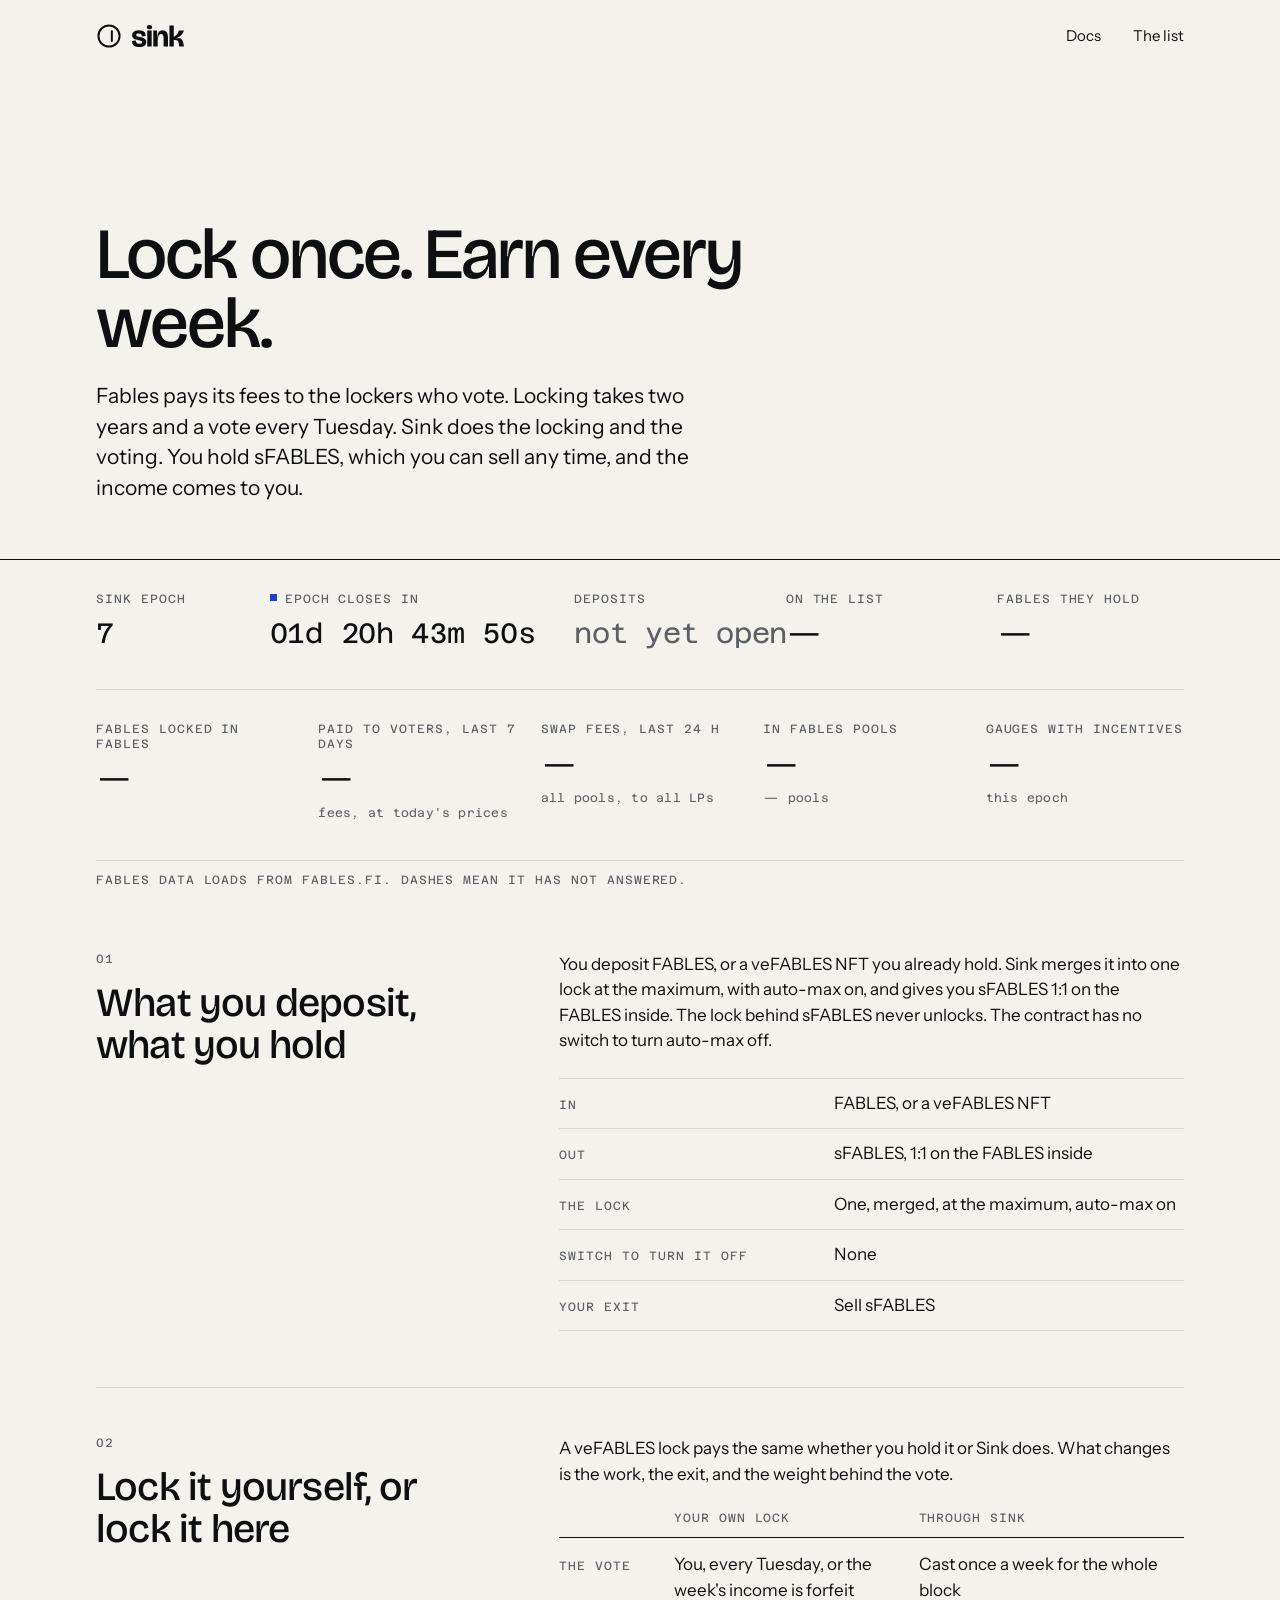
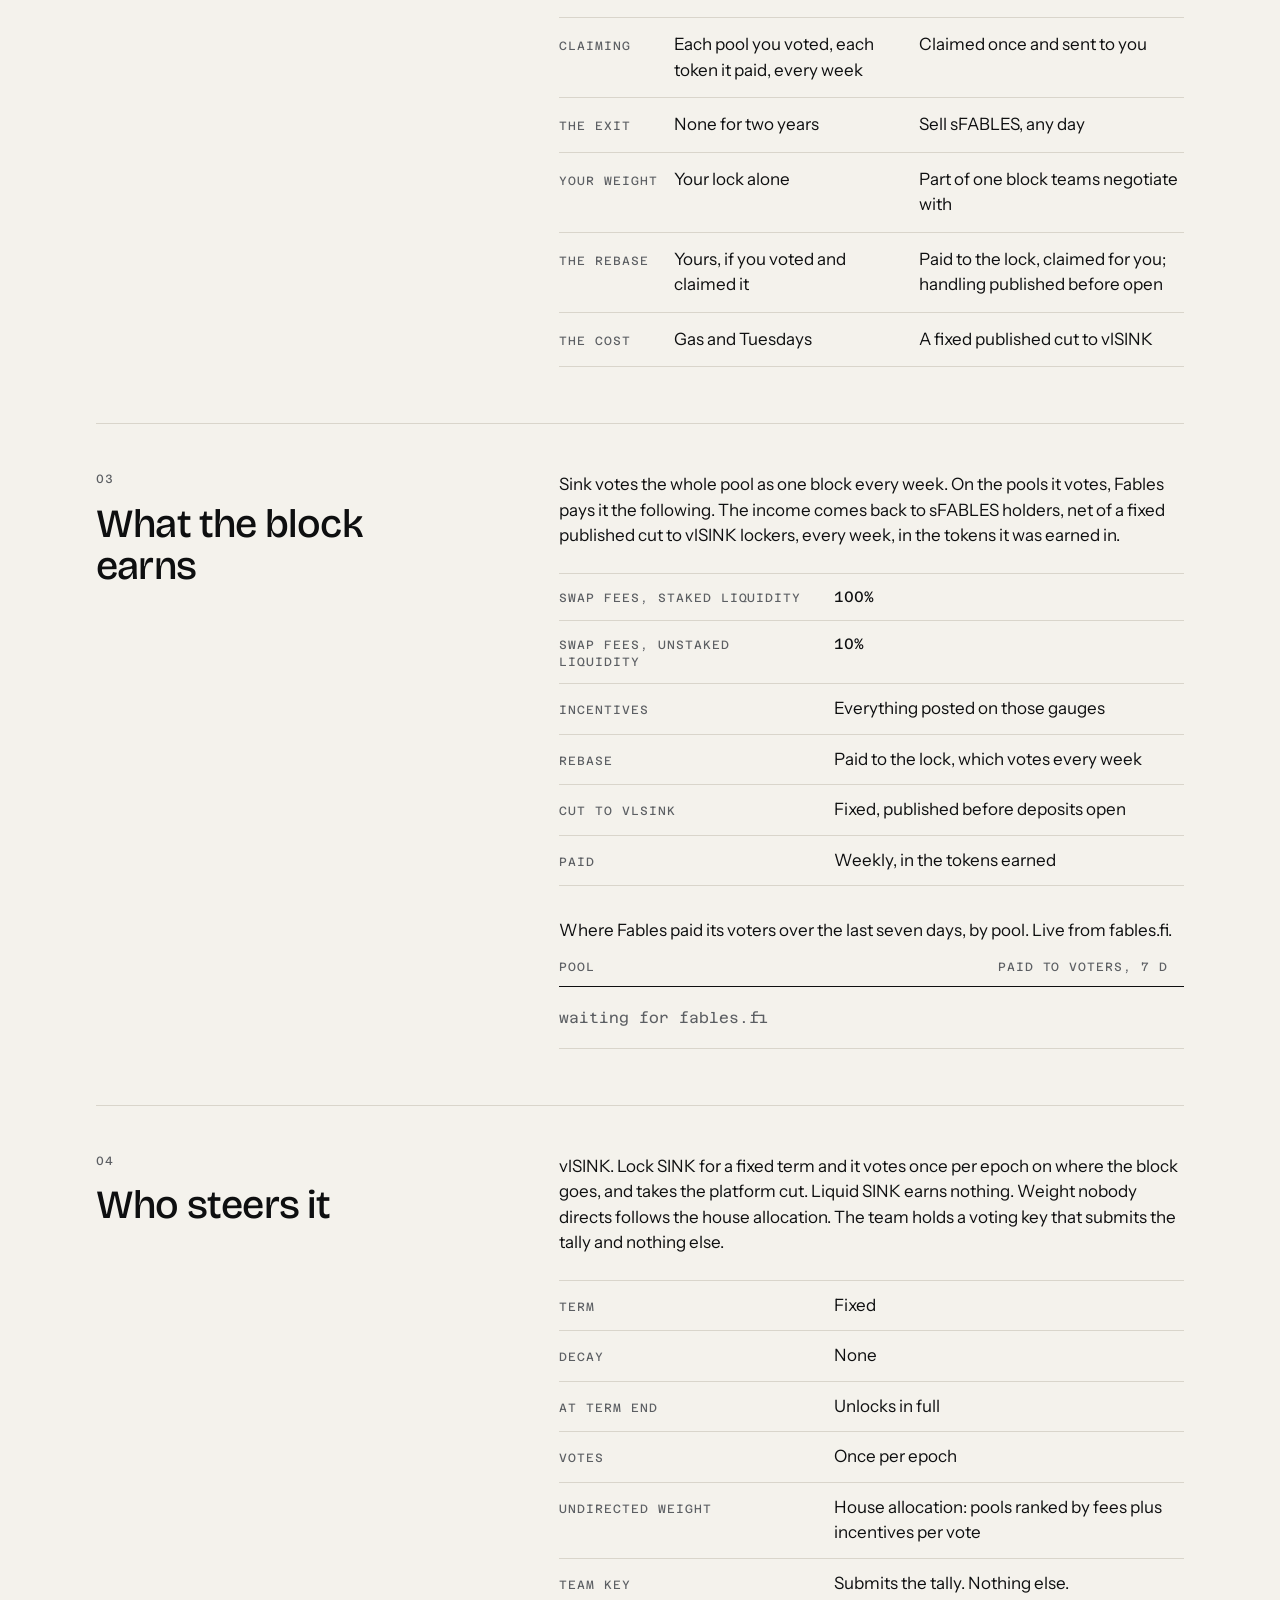
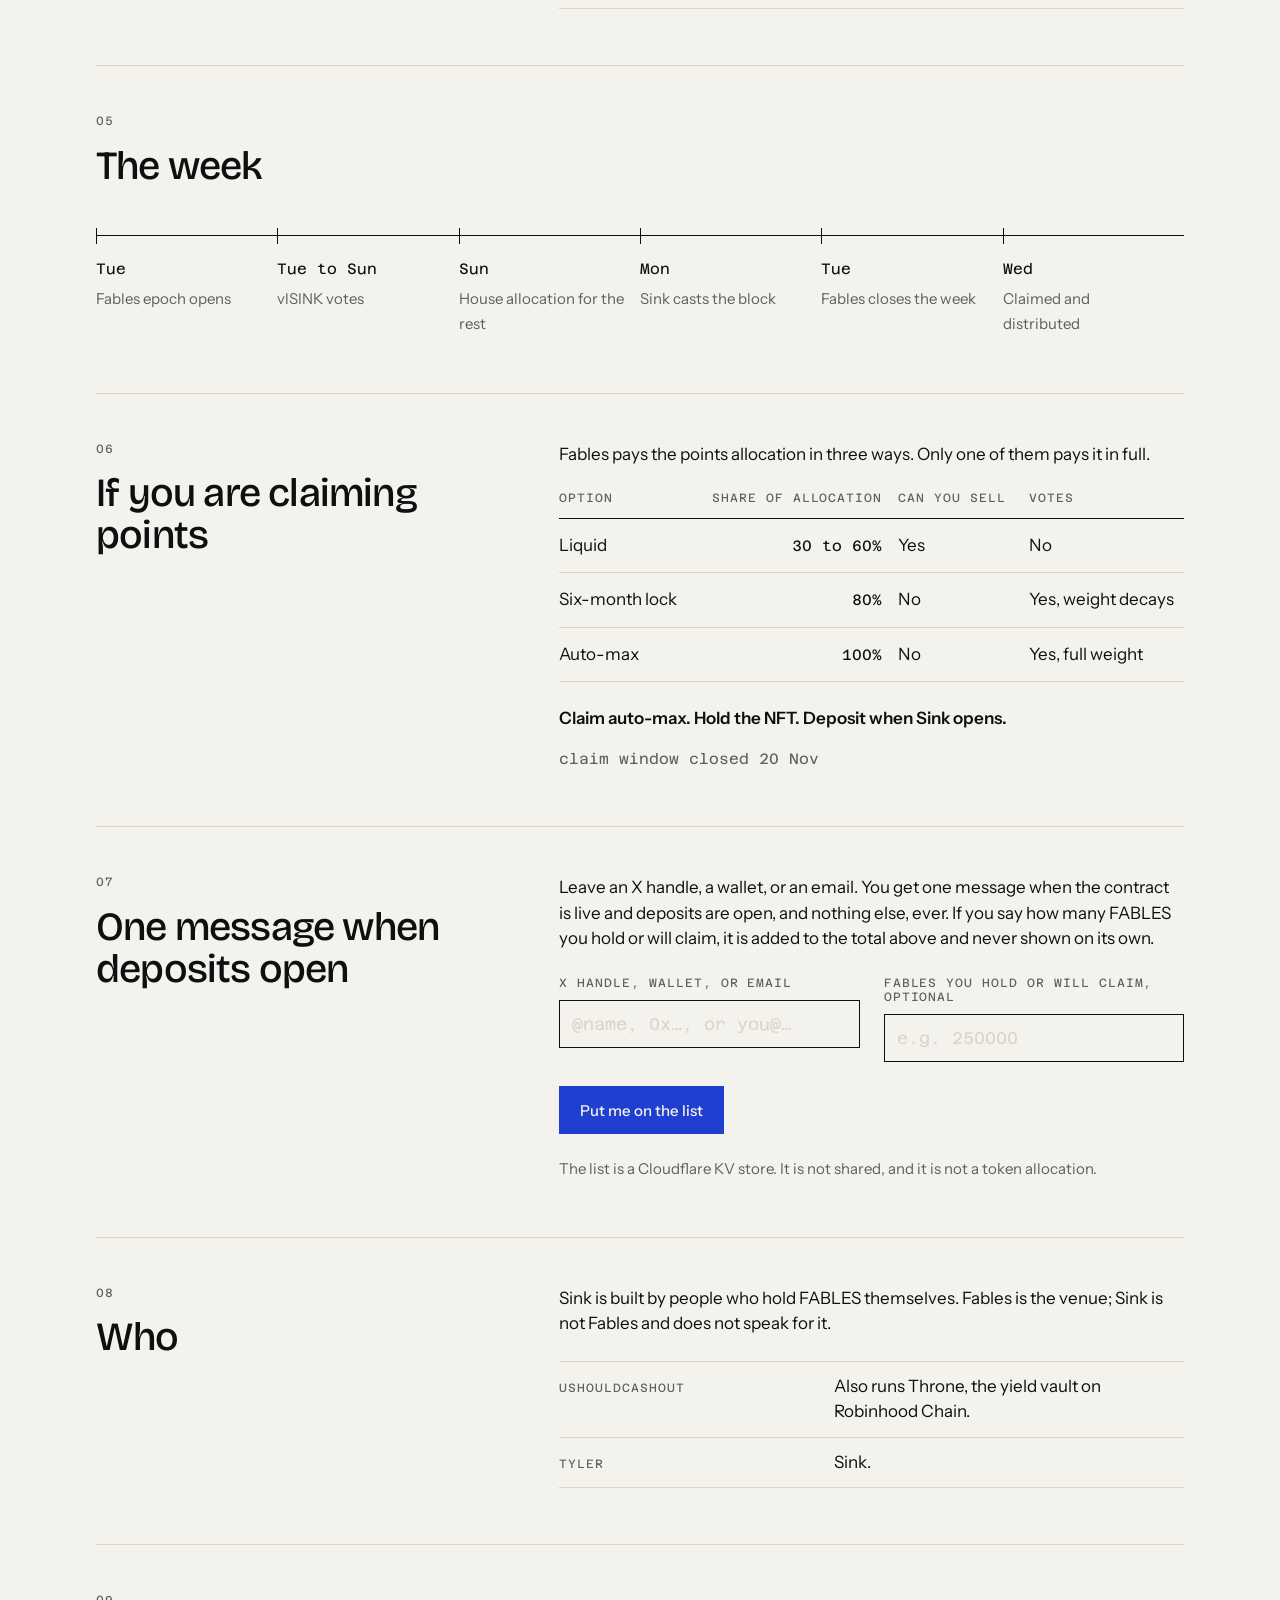
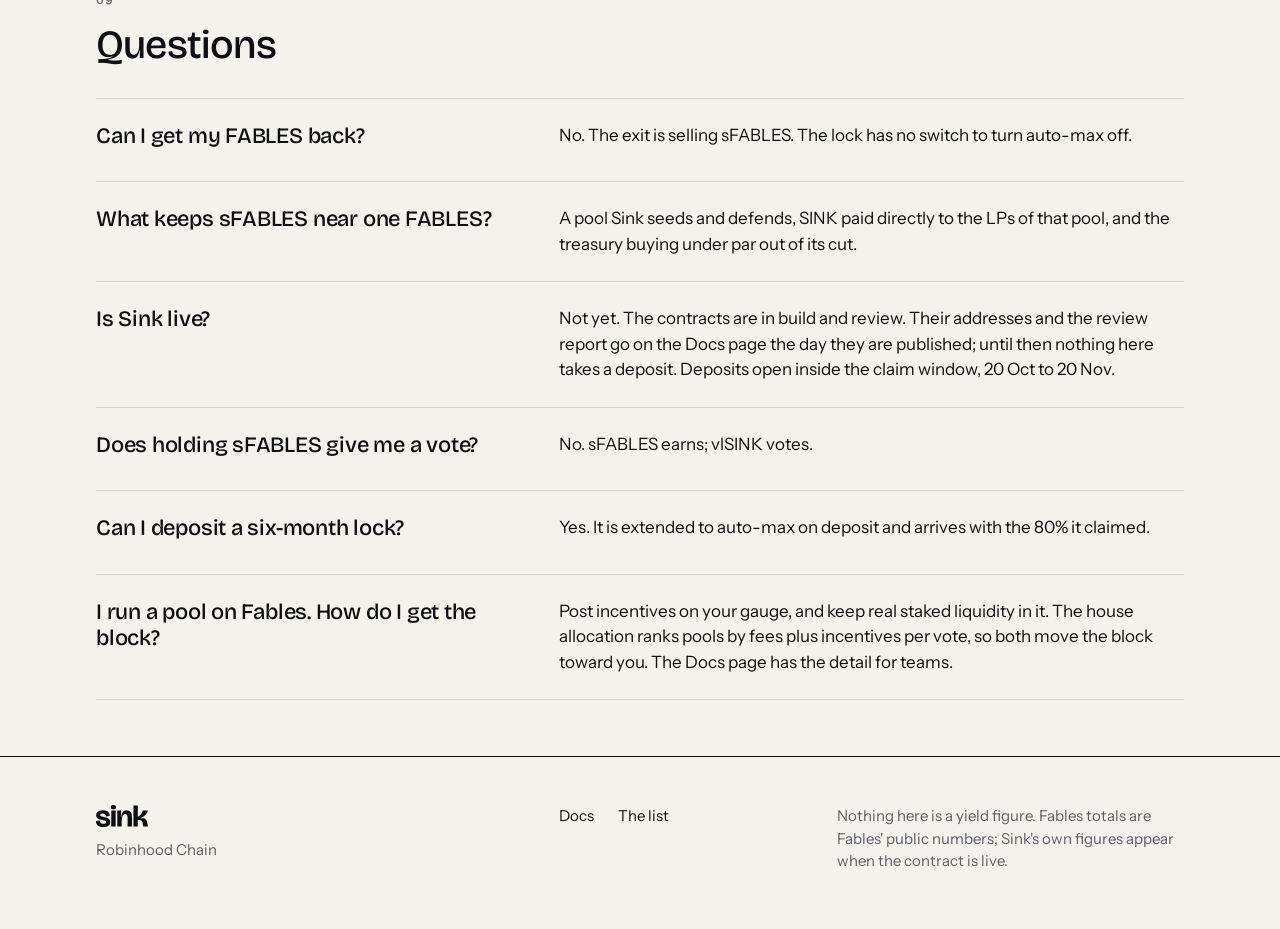
==== commit 3a6f622b: "Add files via upload" ====
--- a/index.html
+++ b/index.html
@@ -12,7 +12,7 @@
 <link rel="preconnect" href="https://fonts.googleapis.com">
 <link rel="preconnect" href="https://fonts.gstatic.com" crossorigin>
 <link rel="stylesheet" href="https://fonts.googleapis.com/css2?family=Azeret+Mono:wght@400;500&family=Bricolage+Grotesque:opsz,wght@12..96,500;12..96,700&family=Instrument+Sans:wght@400;500;600&display=swap">
-<link rel="stylesheet" href="css/sink.css">
+<link rel="stylesheet" href="css/sink.css?v=3">
 </head>
 <body>
 
@@ -220,7 +220,7 @@
   </div>
 </footer>
 
-<script src="js/config.js"></script>
-<script src="js/sink.js"></script>
+<script src="js/config.js?v=3"></script>
+<script src="js/sink.js?v=3"></script>
 </body>
 </html>
--- a/css/sink.css
+++ b/css/sink.css
@@ -120,6 +120,40 @@
   .facts { grid-template-columns: 1fr 1fr; row-gap: 24px; padding: 24px 0 32px; }
   .facts > div:nth-child(2) { grid-column: span 2; order: -1; }
 }
+.facts .sub { font-size: 12px; line-height: 1.2; color: var(--ink-2); letter-spacing: 0.02em; min-height: 14px; }
+.facts-2 { grid-template-columns: repeat(5, minmax(0, 1fr)); }
+@media (max-width: 1100px) { .facts-2 { grid-template-columns: repeat(3, minmax(0, 1fr)); row-gap: 28px; } }
+@media (max-width: 760px) {
+  .facts-2 { grid-template-columns: 1fr 1fr; }
+  .facts-2 > div:nth-child(2) { grid-column: span 1; order: 0; }
+}
+
+/* the list form */
+.join { display: grid; grid-template-columns: 1fr 1fr; gap: 24px; max-width: 720px; }
+.join label { display: flex; flex-direction: column; gap: 10px; }
+.join input {
+  height: 48px; border: 1px solid var(--ink); background: transparent; padding: 0 12px;
+  font: 400 17px/1 var(--mono); color: var(--ink); border-radius: 0; width: 100%;
+}
+.join input::placeholder { color: var(--rule); }
+.join button { grid-column: 1 / -1; justify-self: start; }
+.join .note { grid-column: 1 / -1; margin: 0; }
+@media (max-width: 760px) { .join { grid-template-columns: 1fr; gap: 16px; } }
+
+.t td.k { font: 400 12px/1.4 var(--mono); letter-spacing: 0.08em; text-transform: uppercase; color: var(--ink-2); white-space: nowrap; }
+
+/* architecture diagram (docs) */
+.diagram { border-top: 1px solid var(--ink); padding-top: 24px; margin: 8px 0 24px; }
+.diagram svg { display: block; width: 100%; height: auto; font-family: var(--mono); }
+.diagram .box { fill: none; stroke: var(--ink); stroke-width: 1; }
+.diagram .box-c { fill: none; stroke: var(--cobalt); stroke-width: 1.5; }
+.diagram .ln { stroke: var(--ink); stroke-width: 1; fill: none; }
+.diagram .ln-c { stroke: var(--cobalt); stroke-width: 1.5; fill: none; }
+.diagram .ln-d { stroke: var(--ink-2); stroke-width: 1; fill: none; stroke-dasharray: 3 3; }
+.diagram text { fill: var(--ink); font-size: 12px; }
+.diagram .t2 { fill: var(--ink-2); font-size: 11px; }
+.diagram .tt { font-family: var(--text); font-size: 14px; font-weight: 600; }
+
 .live-dot {
   display: inline-block; width: 7px; height: 7px; background: var(--cobalt);
   vertical-align: 0.15em; margin-right: 8px;
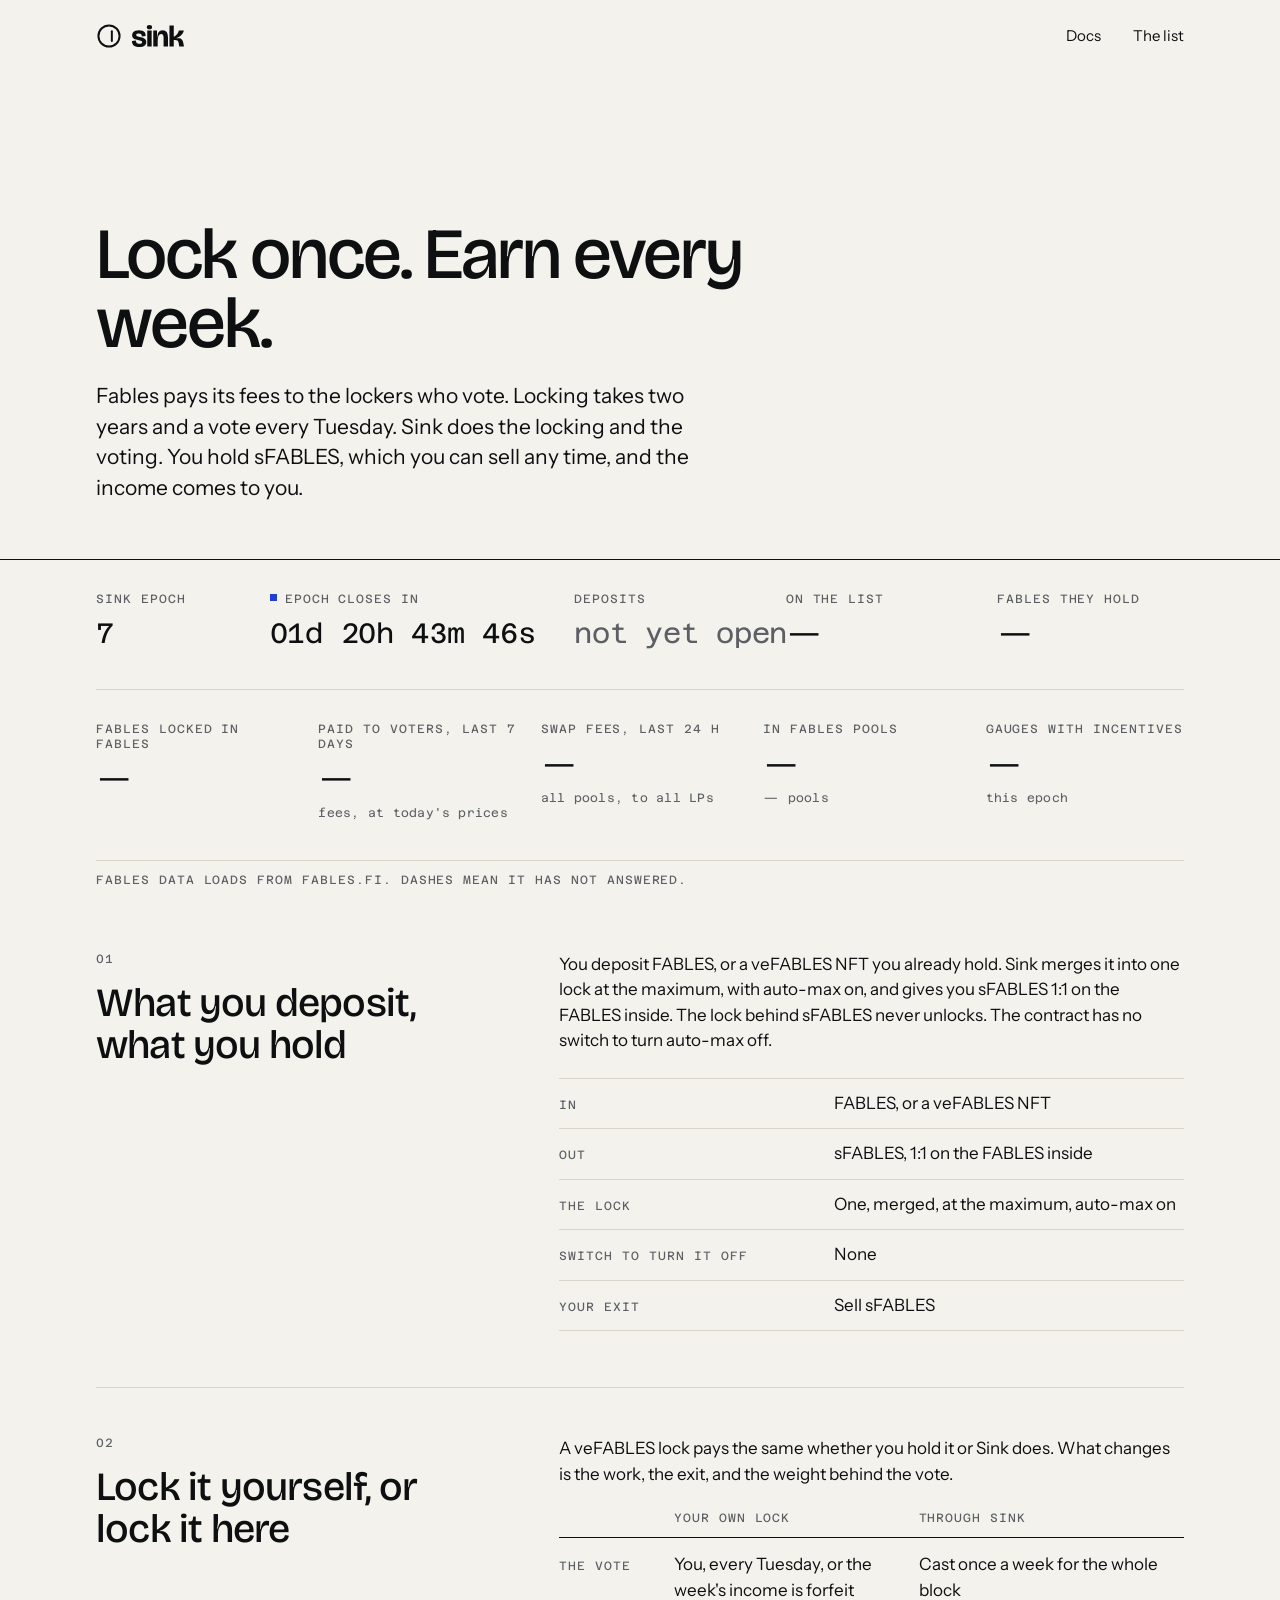
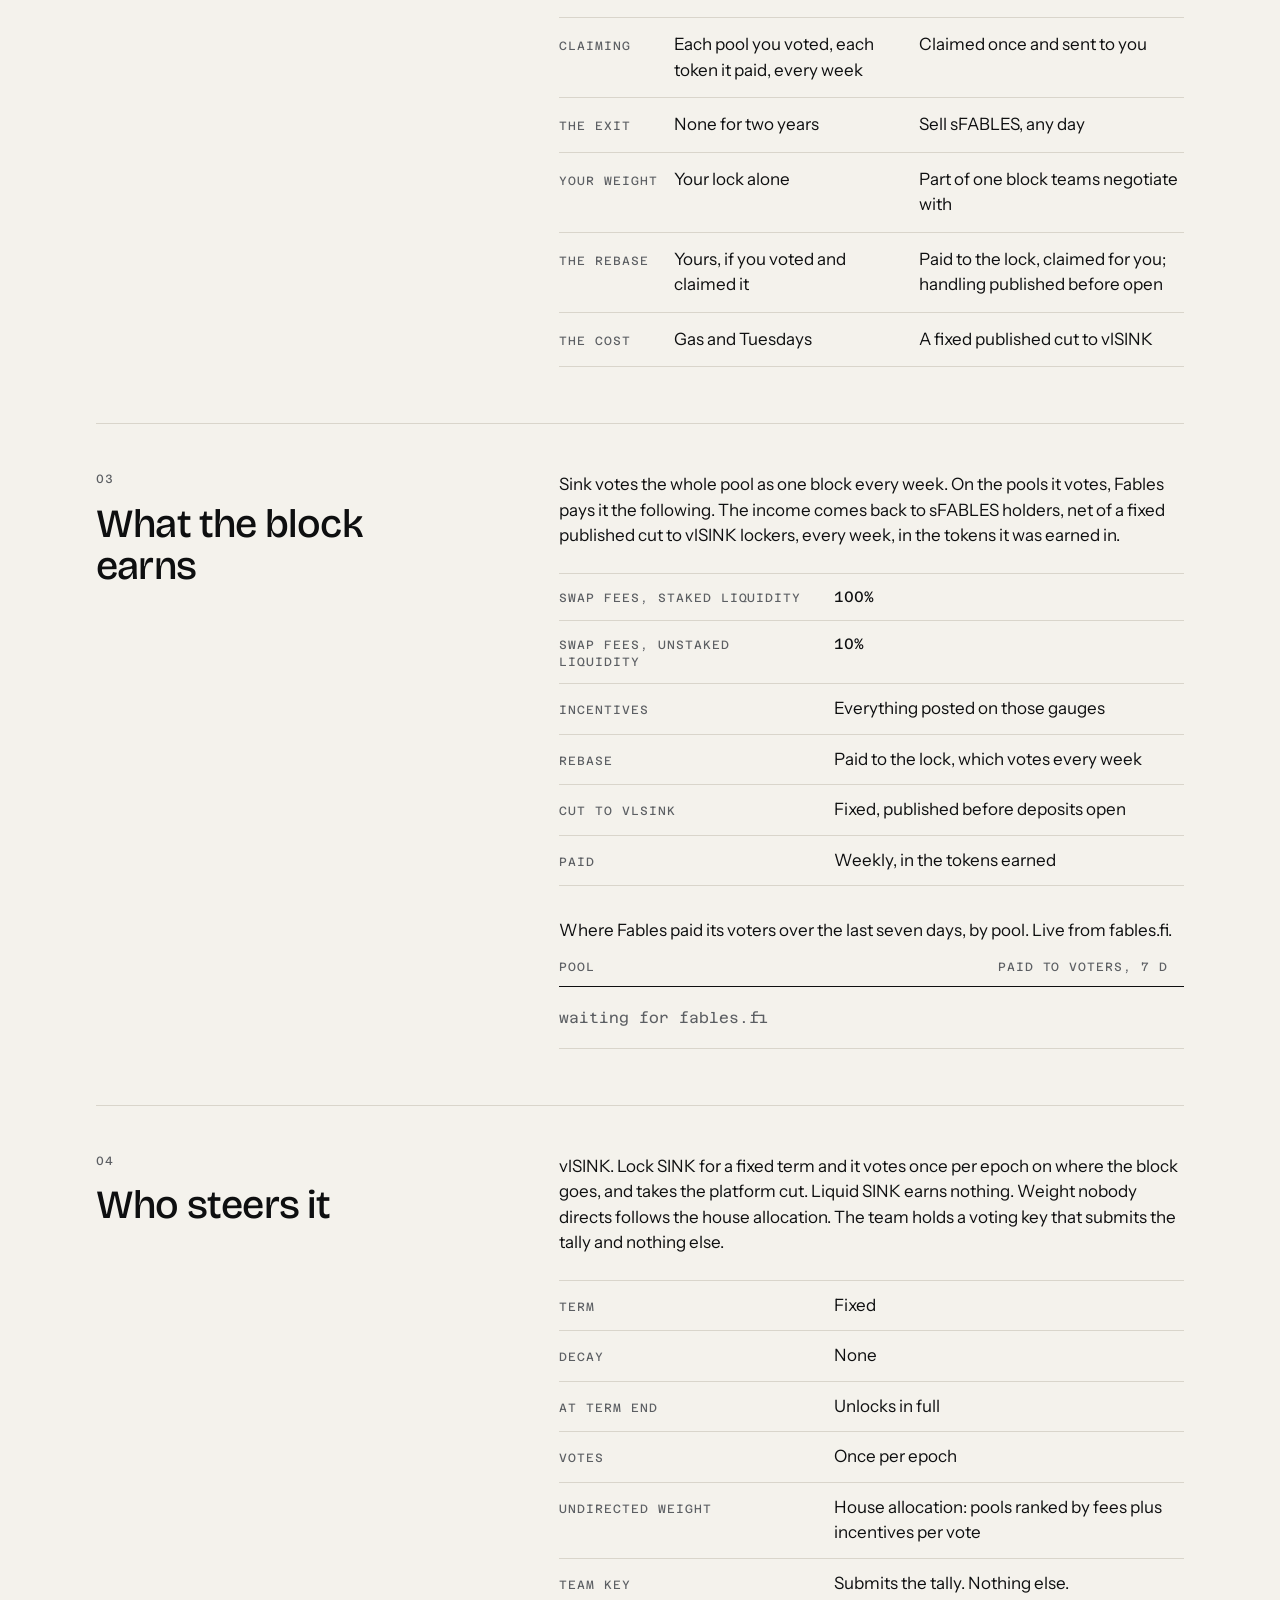
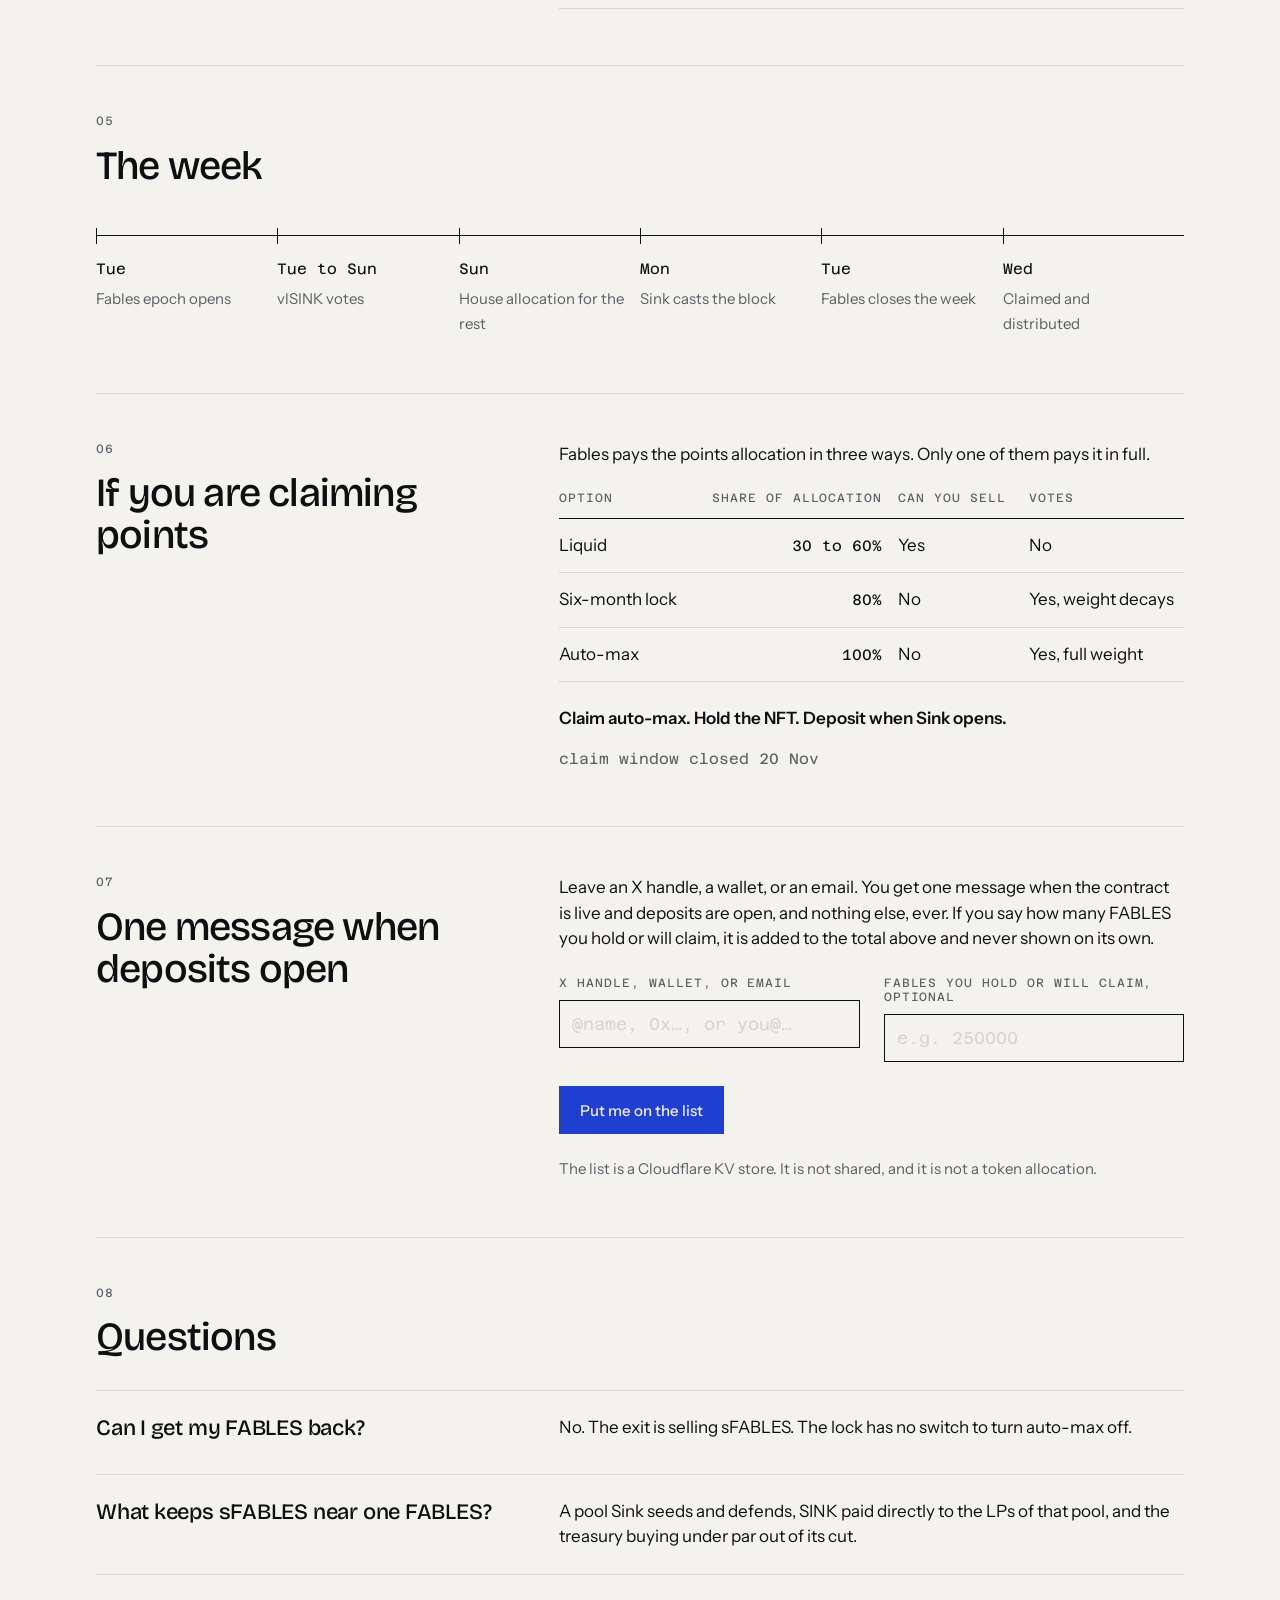
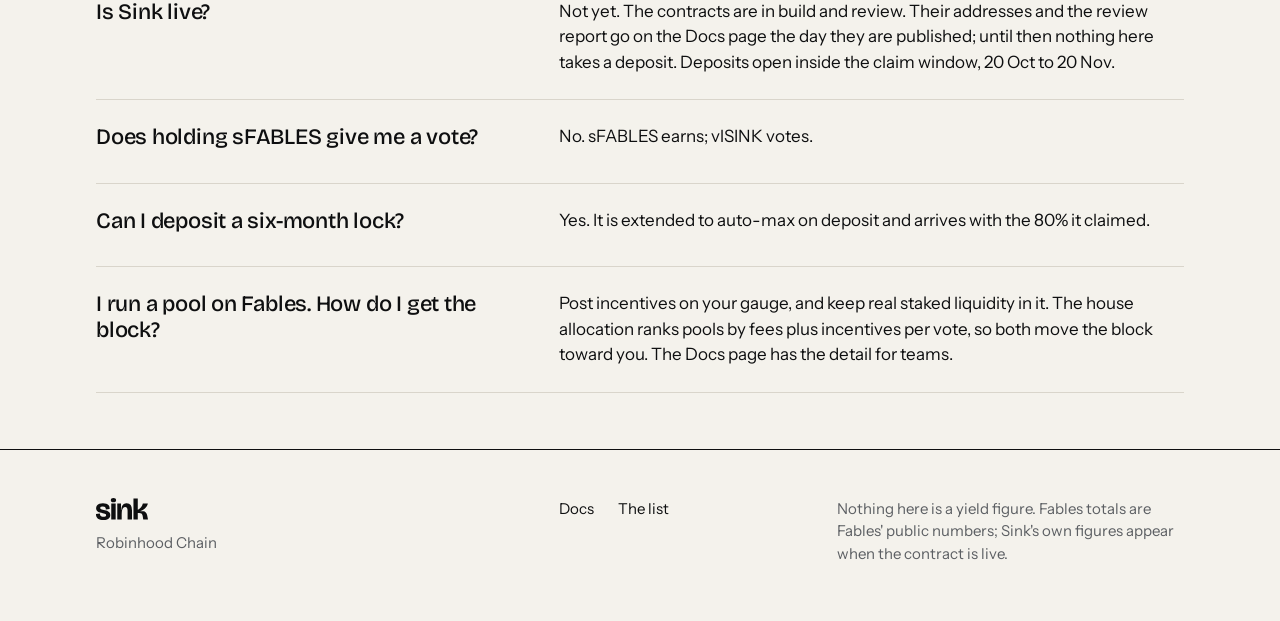
==== commit c15c43e6: "Add files via upload" ====
--- a/index.html
+++ b/index.html
@@ -186,19 +186,10 @@
     </div>
   </section>
 
-  <section class="split">
-    <div class="grid">
-      <div class="head"><span class="label">08</span><h2 class="h2">Who</h2></div>
-      <div class="body">
-        <p>Sink is built by people who hold FABLES themselves. Fables is the venue; Sink is not Fables and does not speak for it.</p>
-        <dl class="ledger" data-people></dl>
-      </div>
-    </div>
-  </section>
 
   <section class="split" style="border-bottom:none">
     <div class="grid">
-      <div class="head" style="grid-column: 1 / -1; margin-bottom: 32px"><span class="label">09</span><h2 class="h2">Questions</h2></div>
+      <div class="head" style="grid-column: 1 / -1; margin-bottom: 32px"><span class="label">08</span><h2 class="h2">Questions</h2></div>
     </div>
     <div class="faq">
       <div class="grid"><h3 class="h3">Can I get my FABLES back?</h3><p>No. The exit is selling sFABLES. The lock has no switch to turn auto-max off.</p></div>
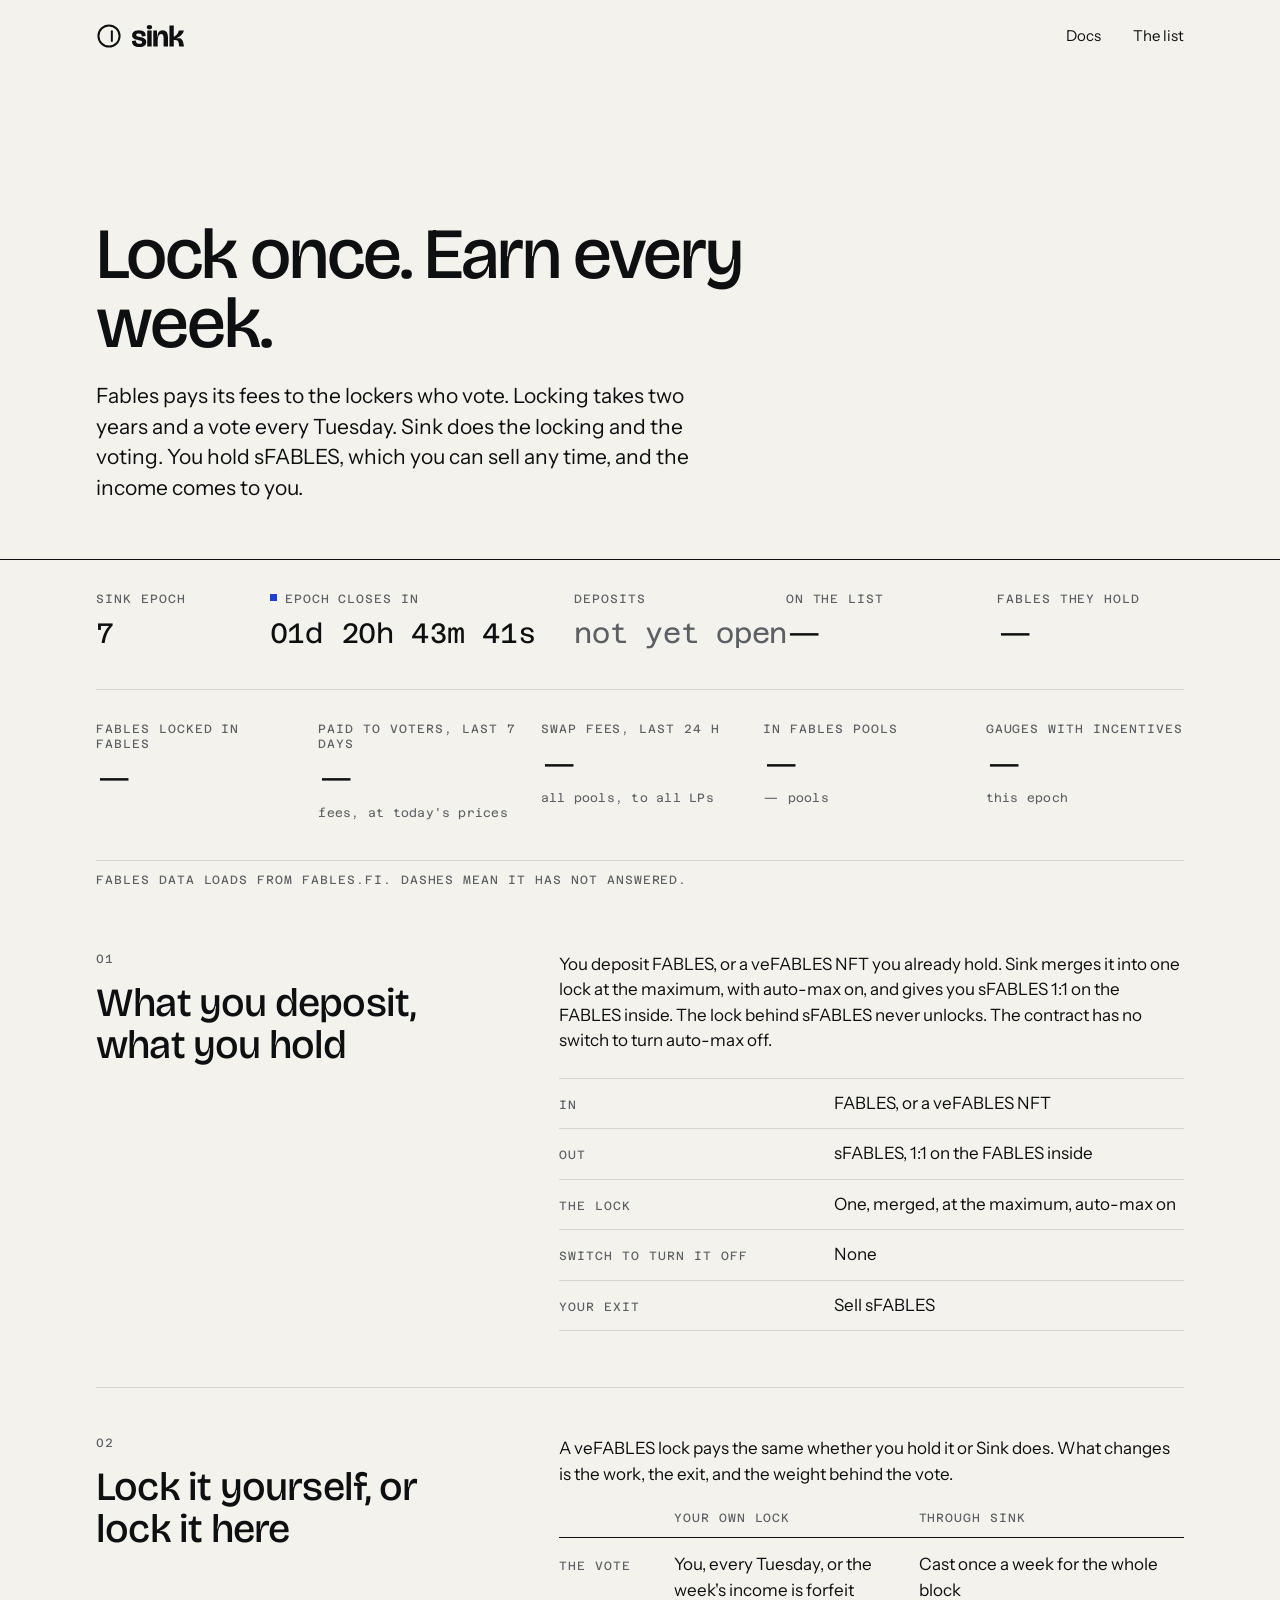
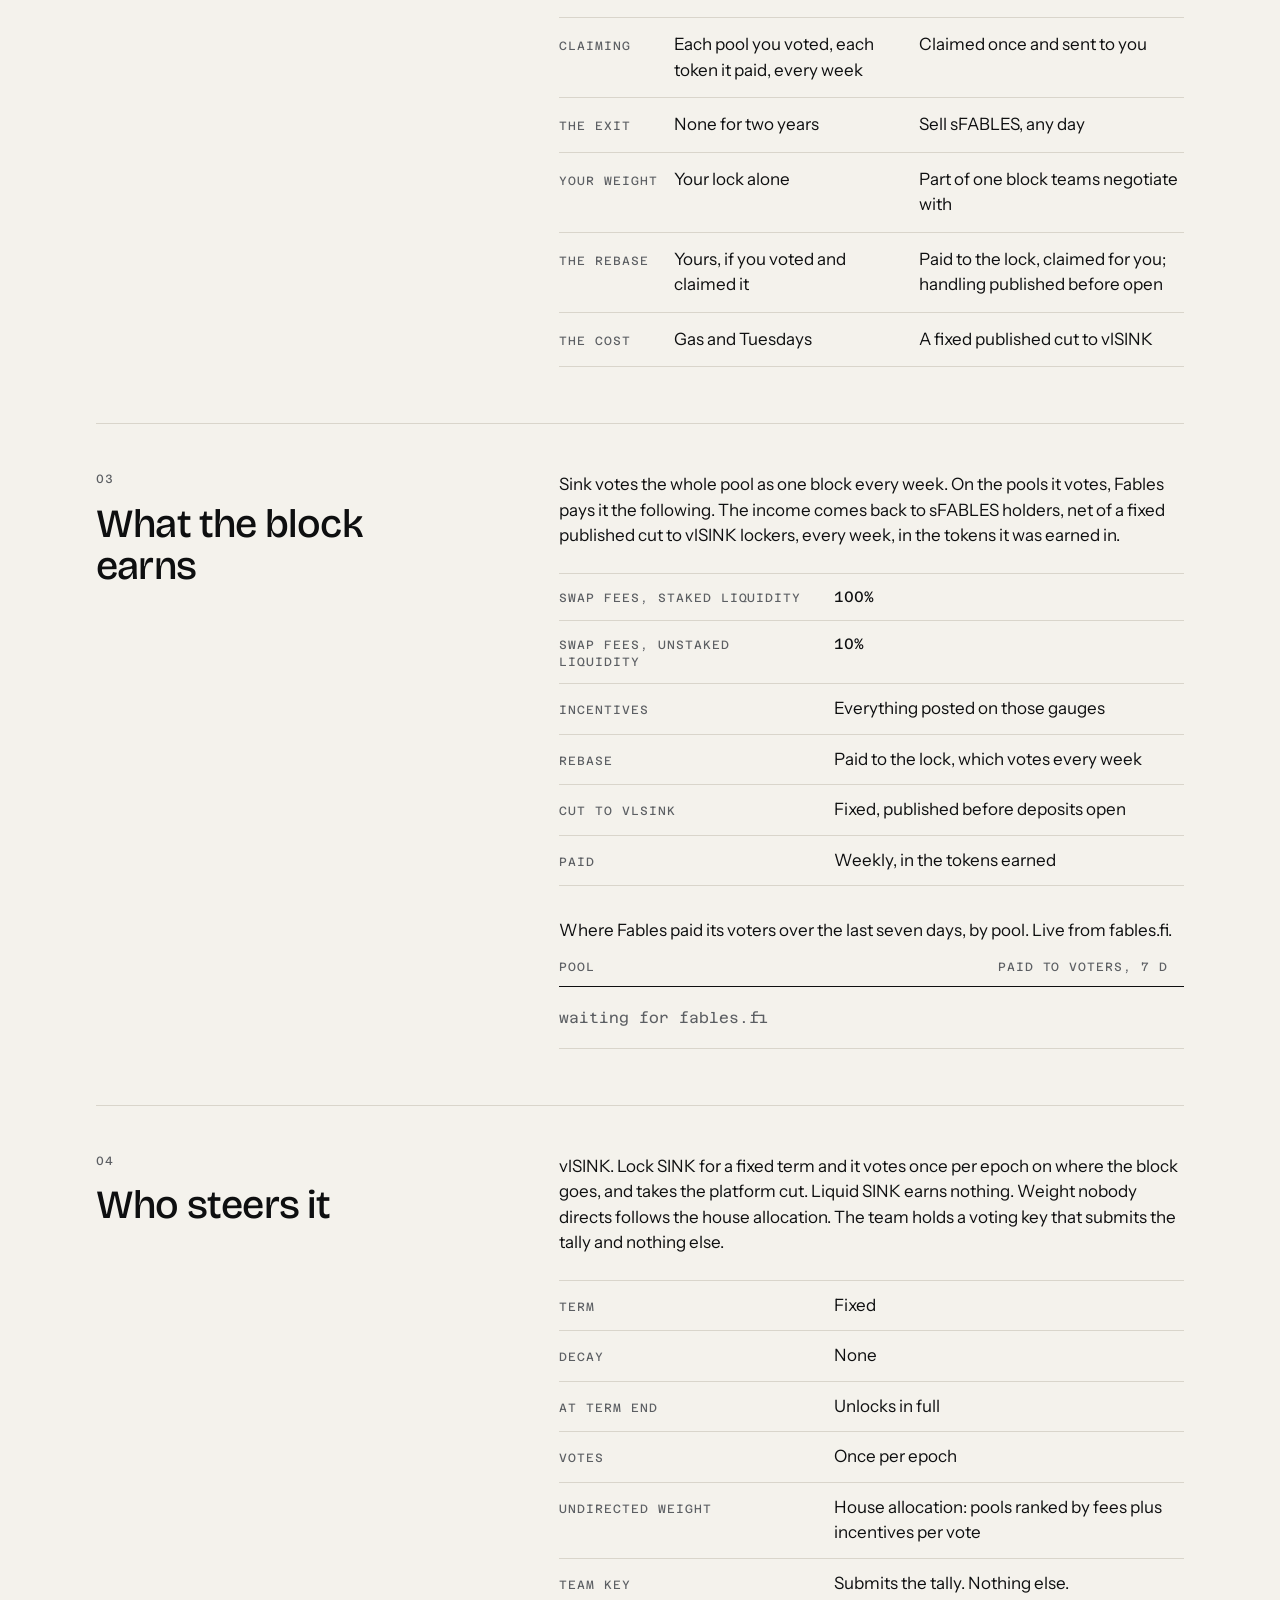
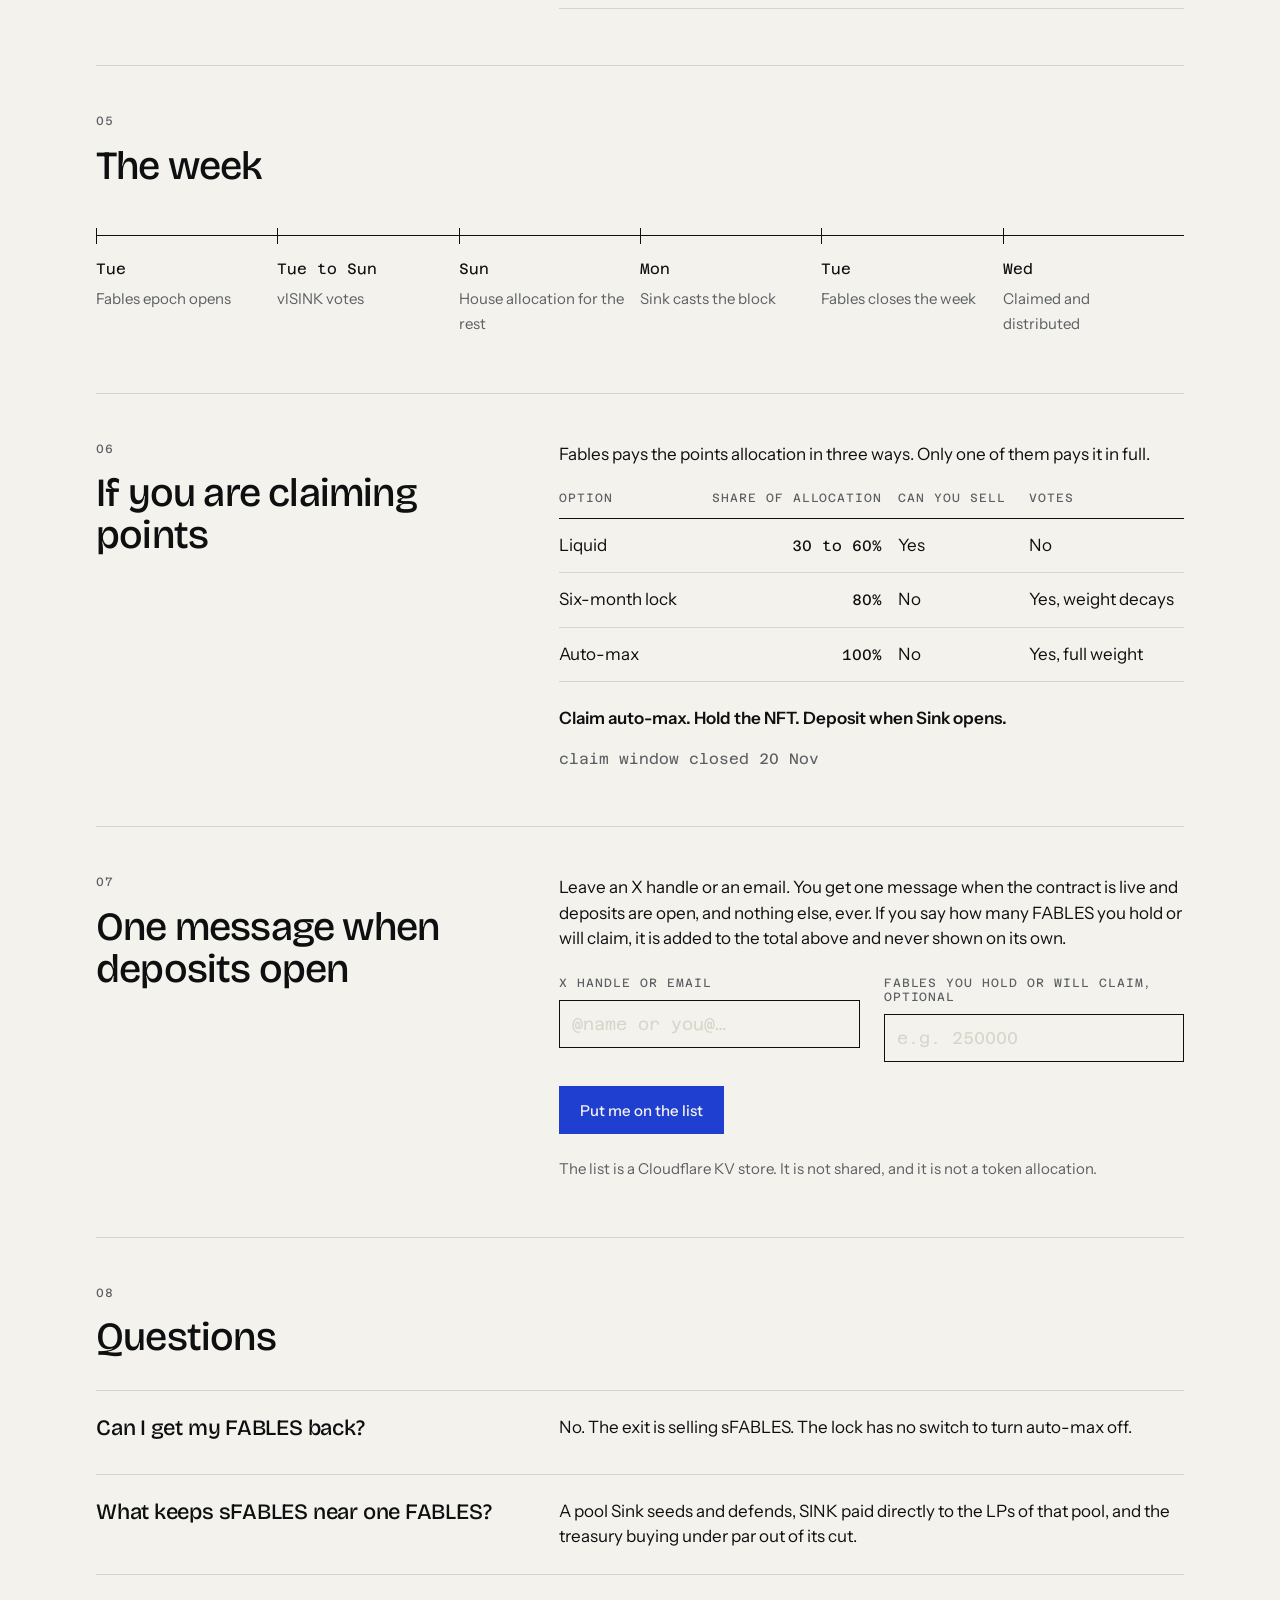
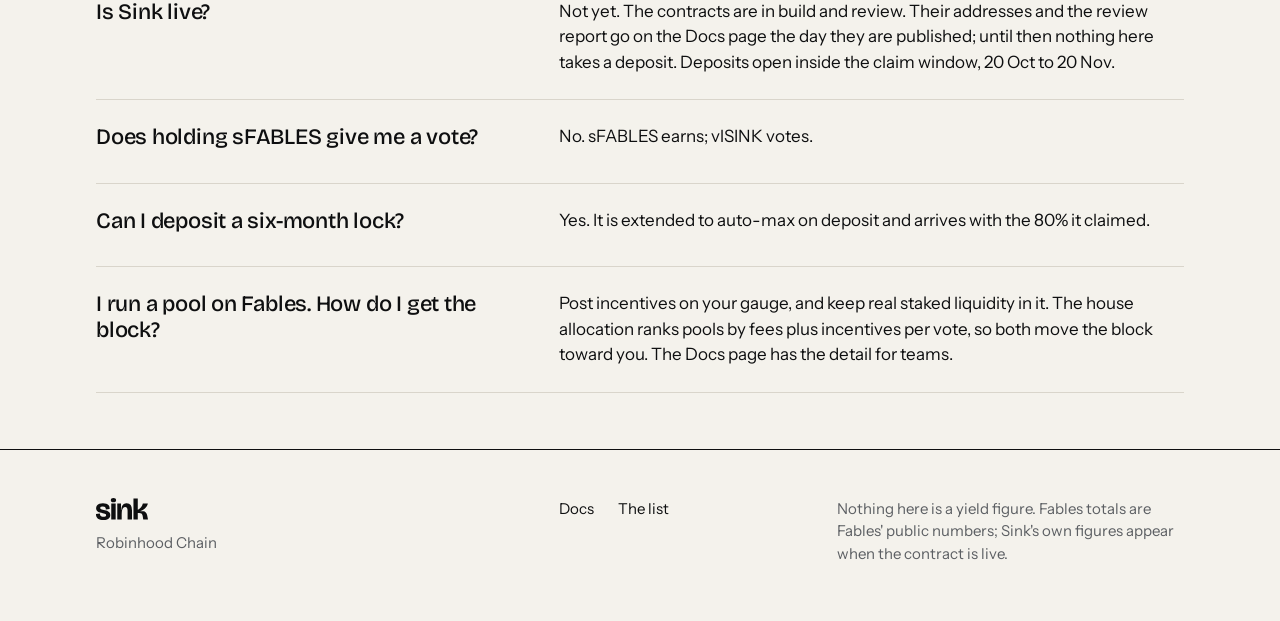
==== commit 11e147c8: "Add files via upload" ====
--- a/index.html
+++ b/index.html
@@ -175,9 +175,9 @@
     <div class="grid">
       <div class="head"><span class="label">07</span><h2 class="h2">One message when deposits open</h2></div>
       <div class="body">
-        <p>Leave an X handle, a wallet, or an email. You get one message when the contract is live and deposits are open, and nothing else, ever. If you say how many FABLES you hold or will claim, it is added to the total above and never shown on its own.</p>
+        <p>Leave an X handle or an email. You get one message when the contract is live and deposits are open, and nothing else, ever. If you say how many FABLES you hold or will claim, it is added to the total above and never shown on its own.</p>
         <form class="join" data-join autocomplete="off" style="margin-top:24px">
-          <label><span class="label">X handle, wallet, or email</span><input name="contact" type="text" inputmode="text" spellcheck="false" placeholder="@name, 0x…, or you@…" required></label>
+          <label><span class="label">X handle or email</span><input name="contact" type="text" inputmode="text" spellcheck="false" placeholder="@name or you@…" required></label>
           <label><span class="label">FABLES you hold or will claim, optional</span><input name="fables" type="text" inputmode="numeric" placeholder="e.g. 250000"></label>
           <button class="btn btn-primary" type="submit">Put me on the list</button>
           <p class="note" data-join-msg>The list is a Cloudflare KV store. It is not shared, and it is not a token allocation.</p>
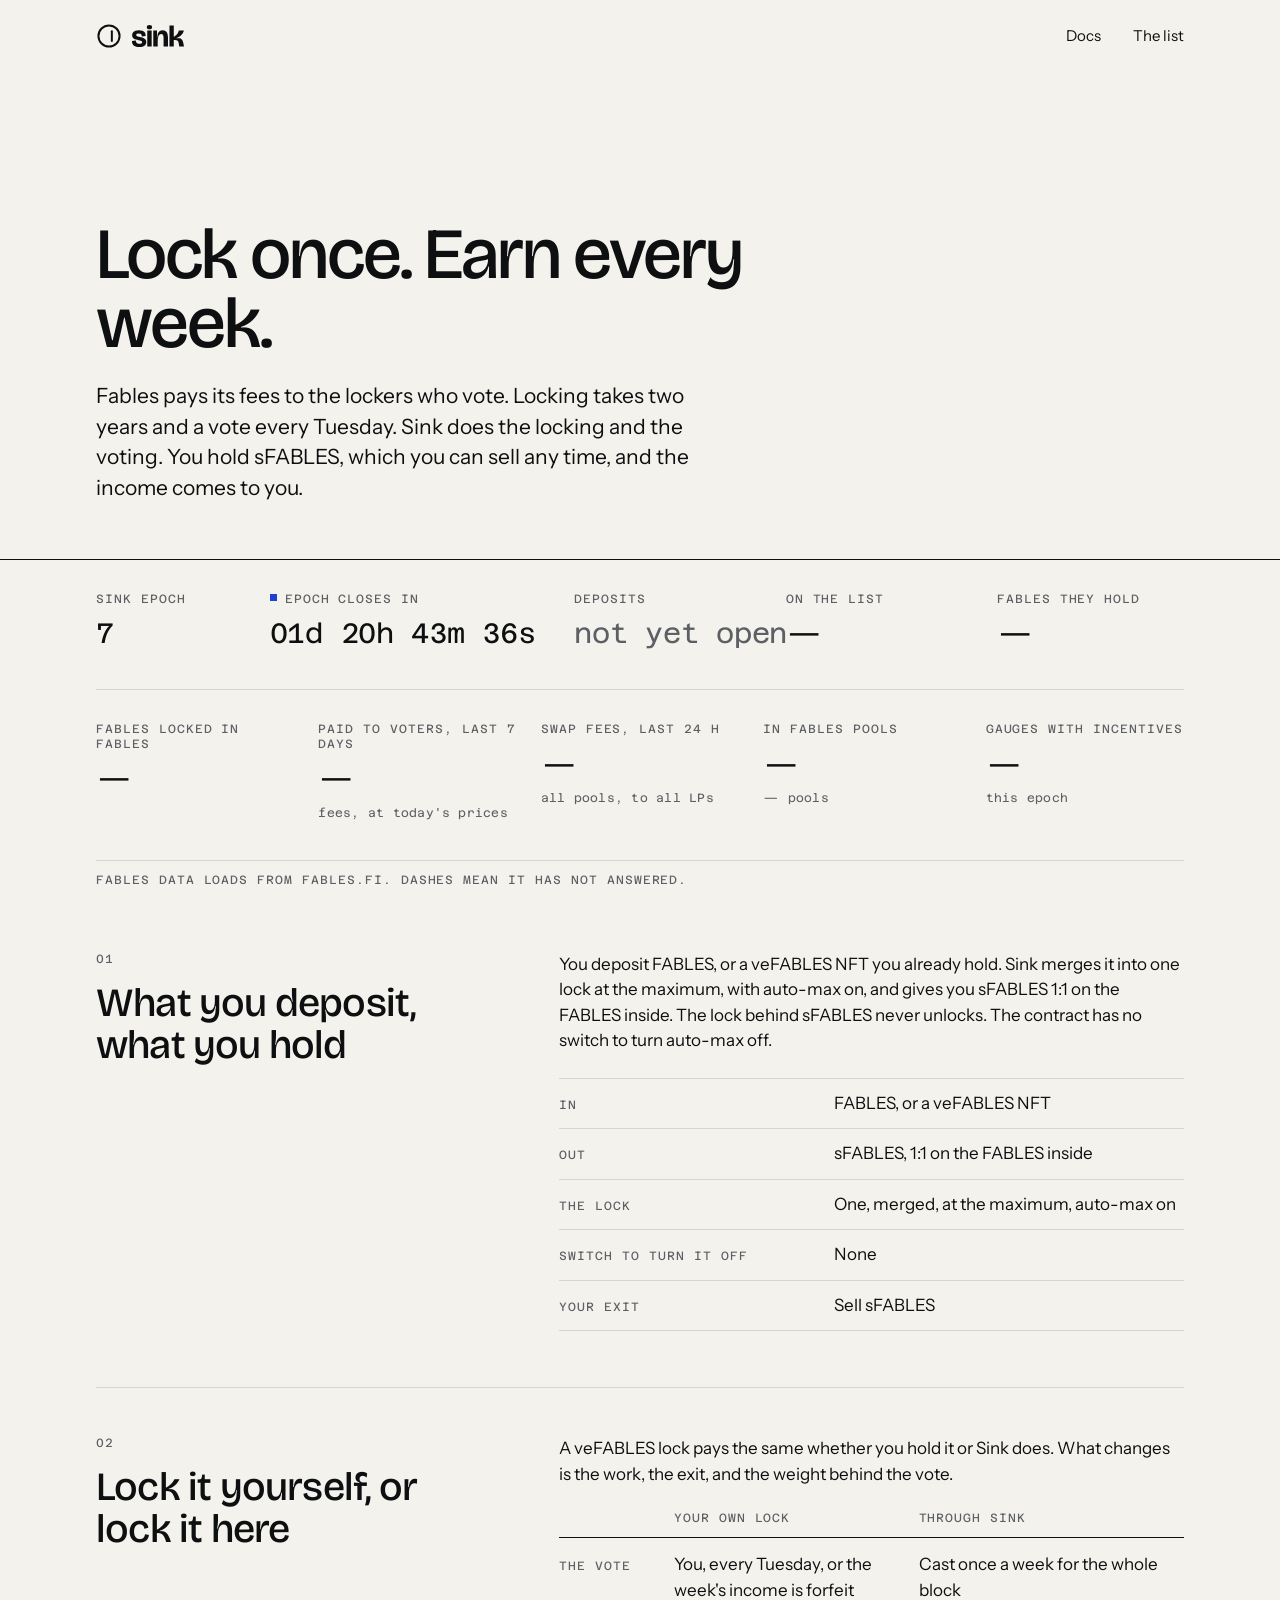
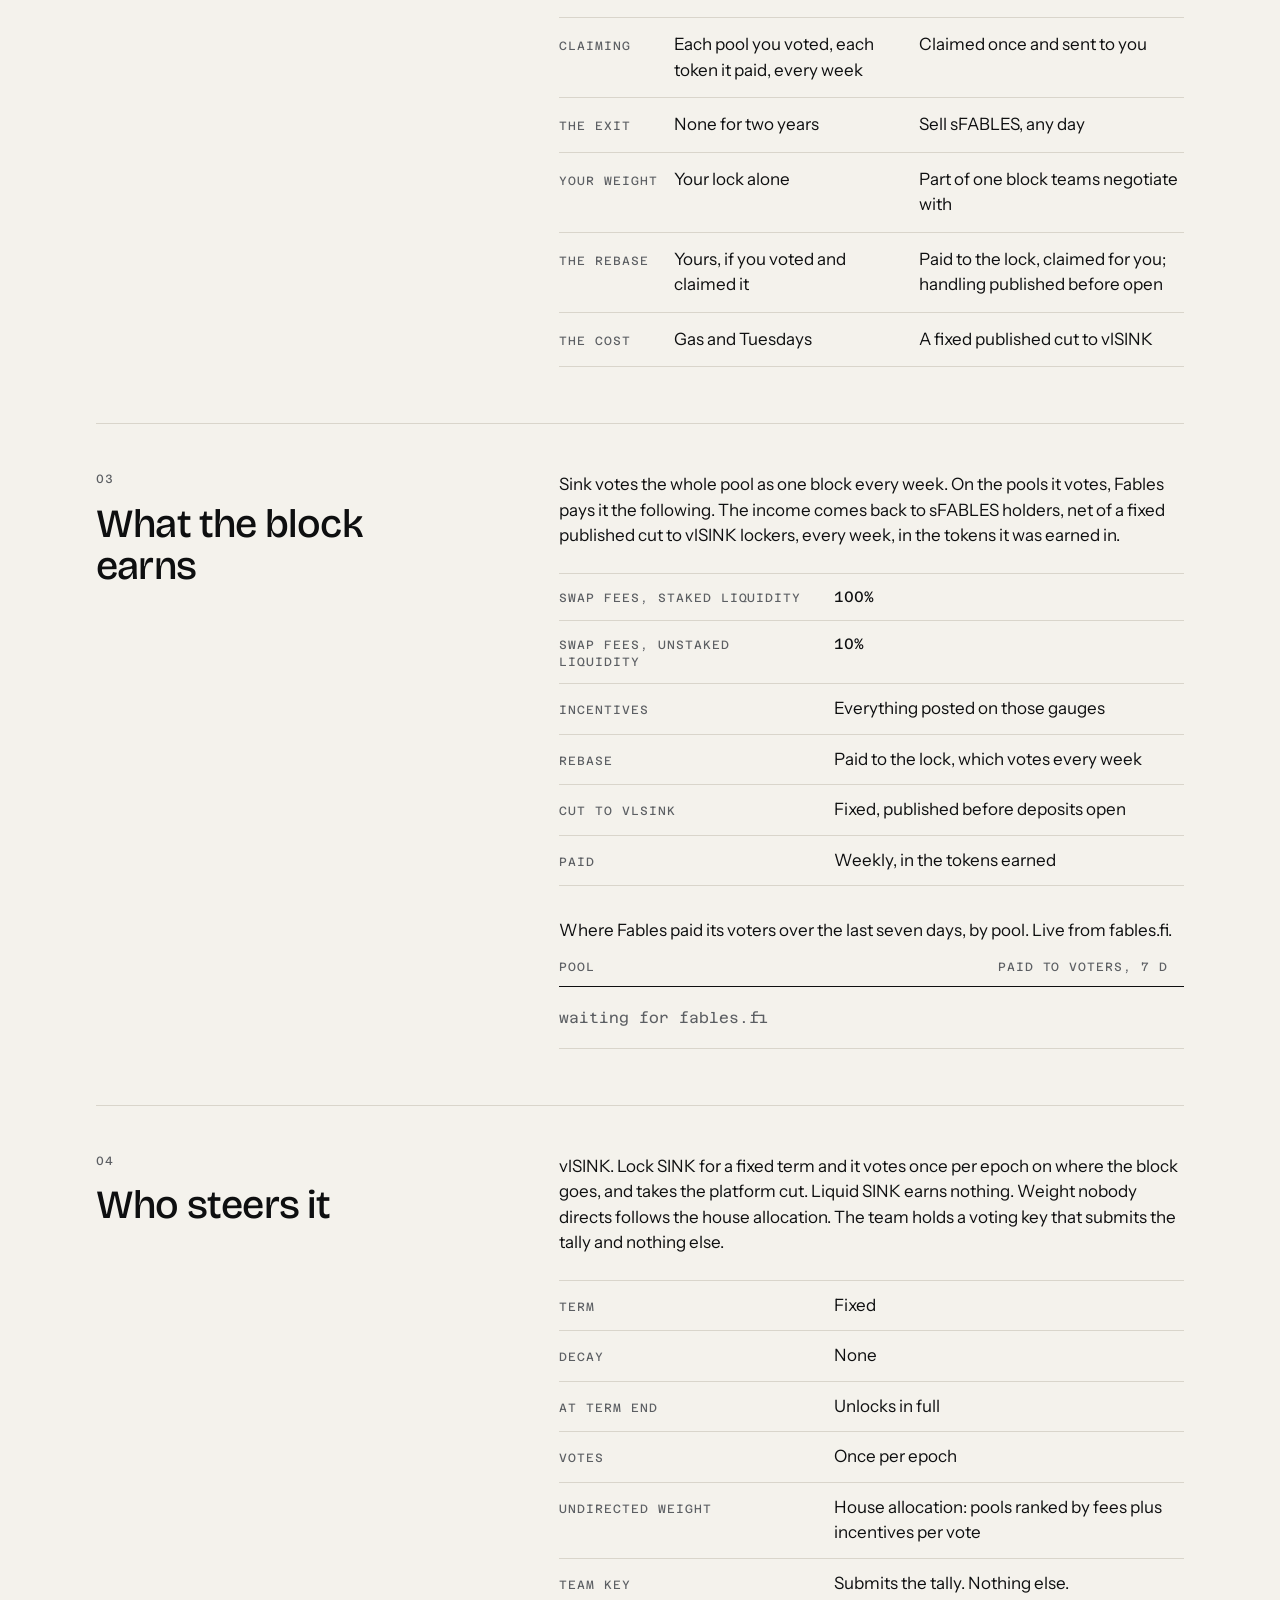
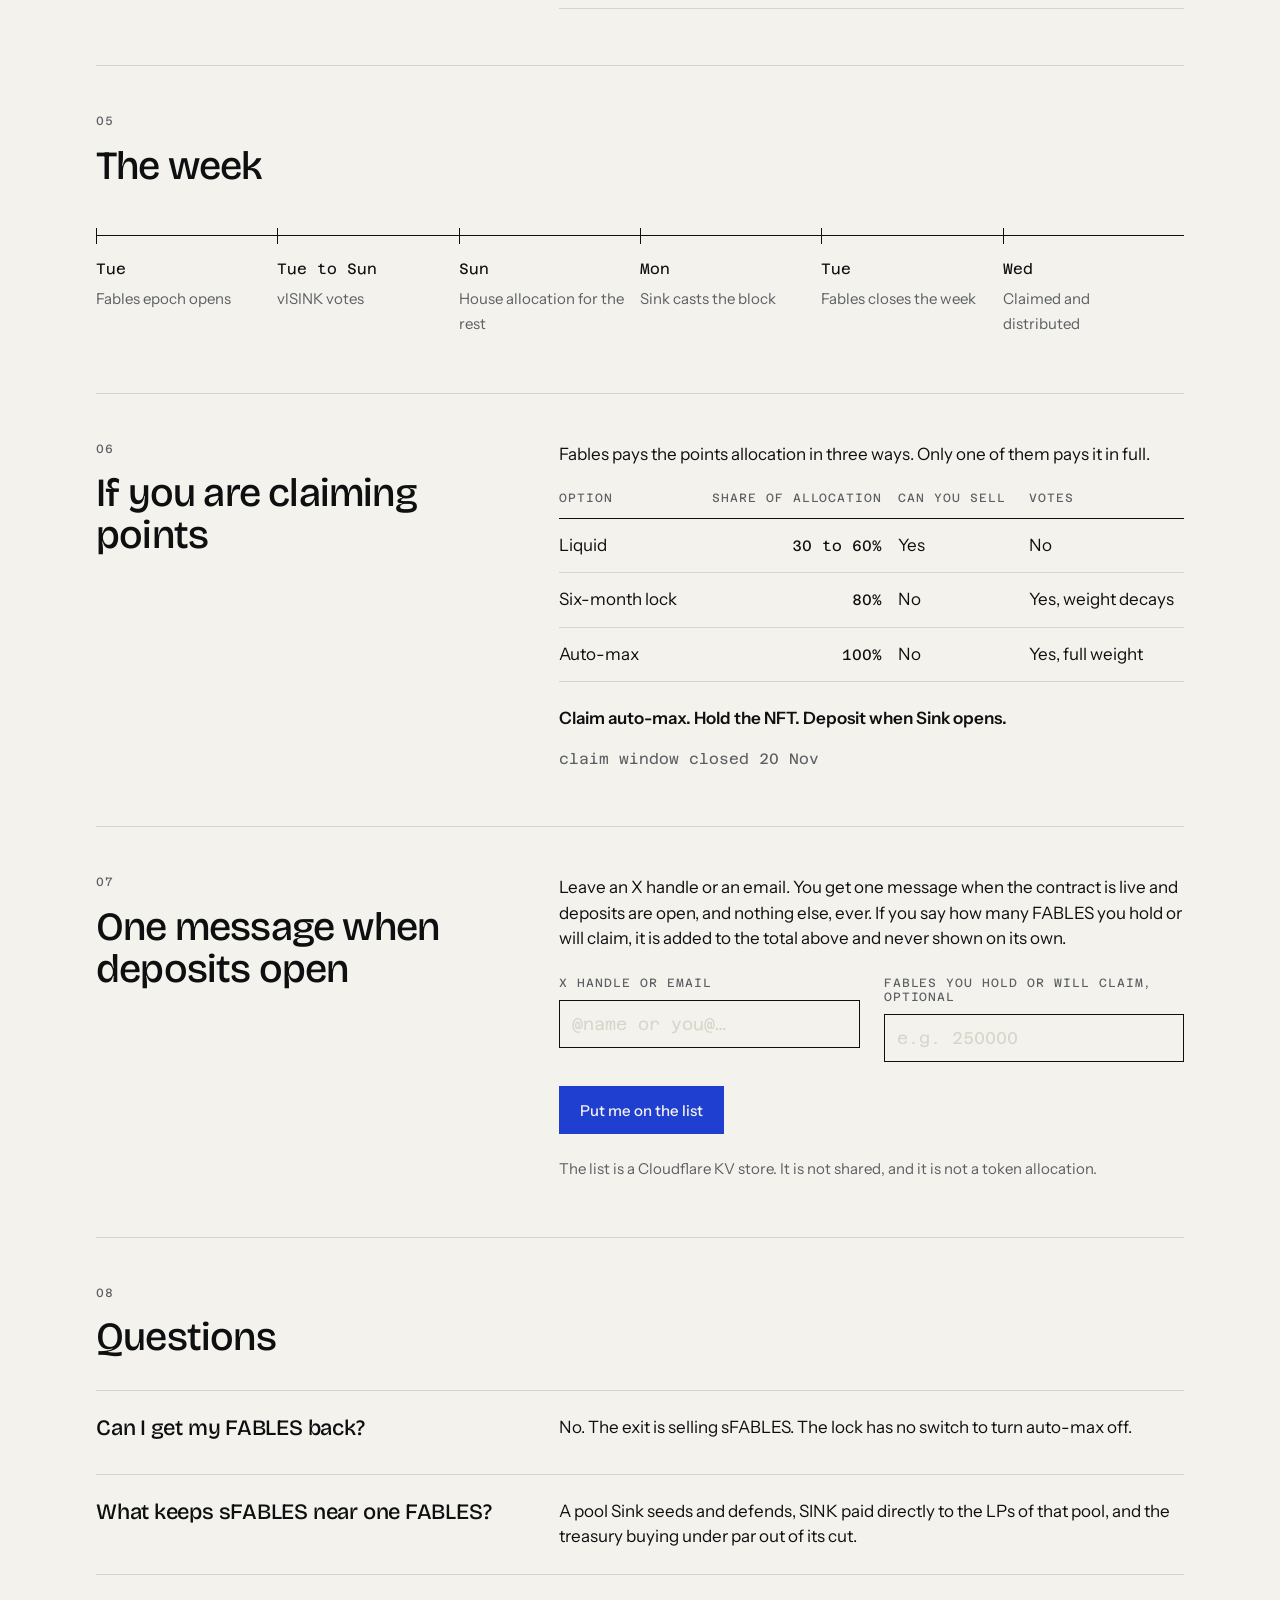
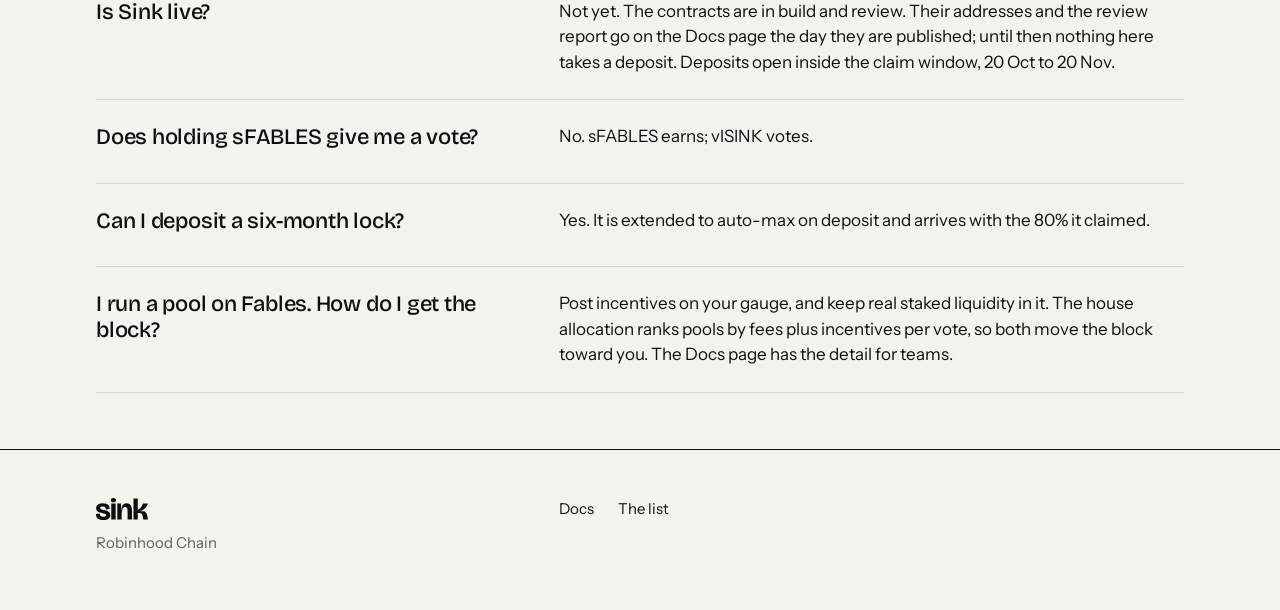
==== commit 8f2b4323: "Add files via upload" ====
--- a/index.html
+++ b/index.html
@@ -207,7 +207,7 @@
   <div class="grid">
     <div class="a"><img class="word" src="logo/wordmark-ink.svg" alt="sink"><span class="muted" style="font-size:15px">Robinhood Chain</span></div>
     <nav class="b" aria-label="Footer"><a href="docs.html">Docs</a><a href="#list">The list</a><a data-x href="#" rel="noopener" hidden>X</a></nav>
-    <p class="c">Nothing here is a yield figure. Fables totals are Fables' public numbers; Sink's own figures appear when the contract is live.</p>
+    
   </div>
 </footer>
 
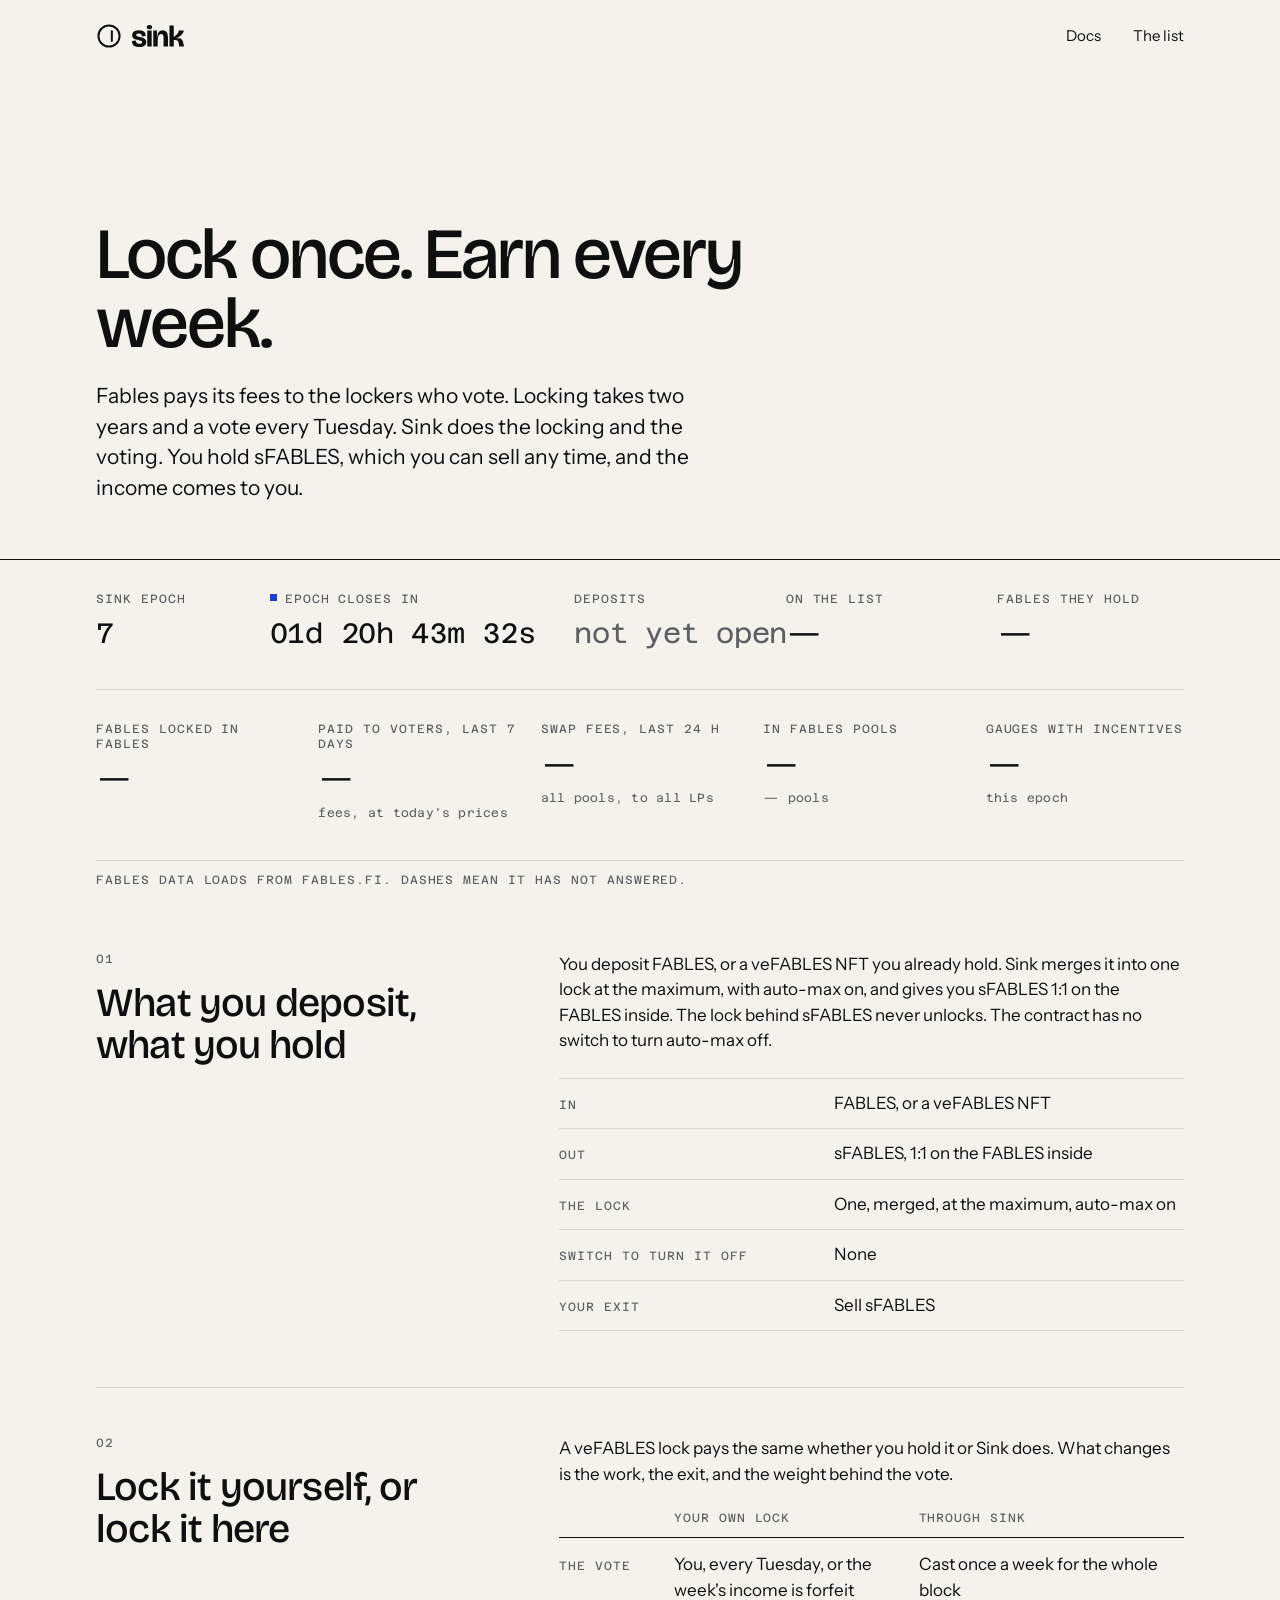
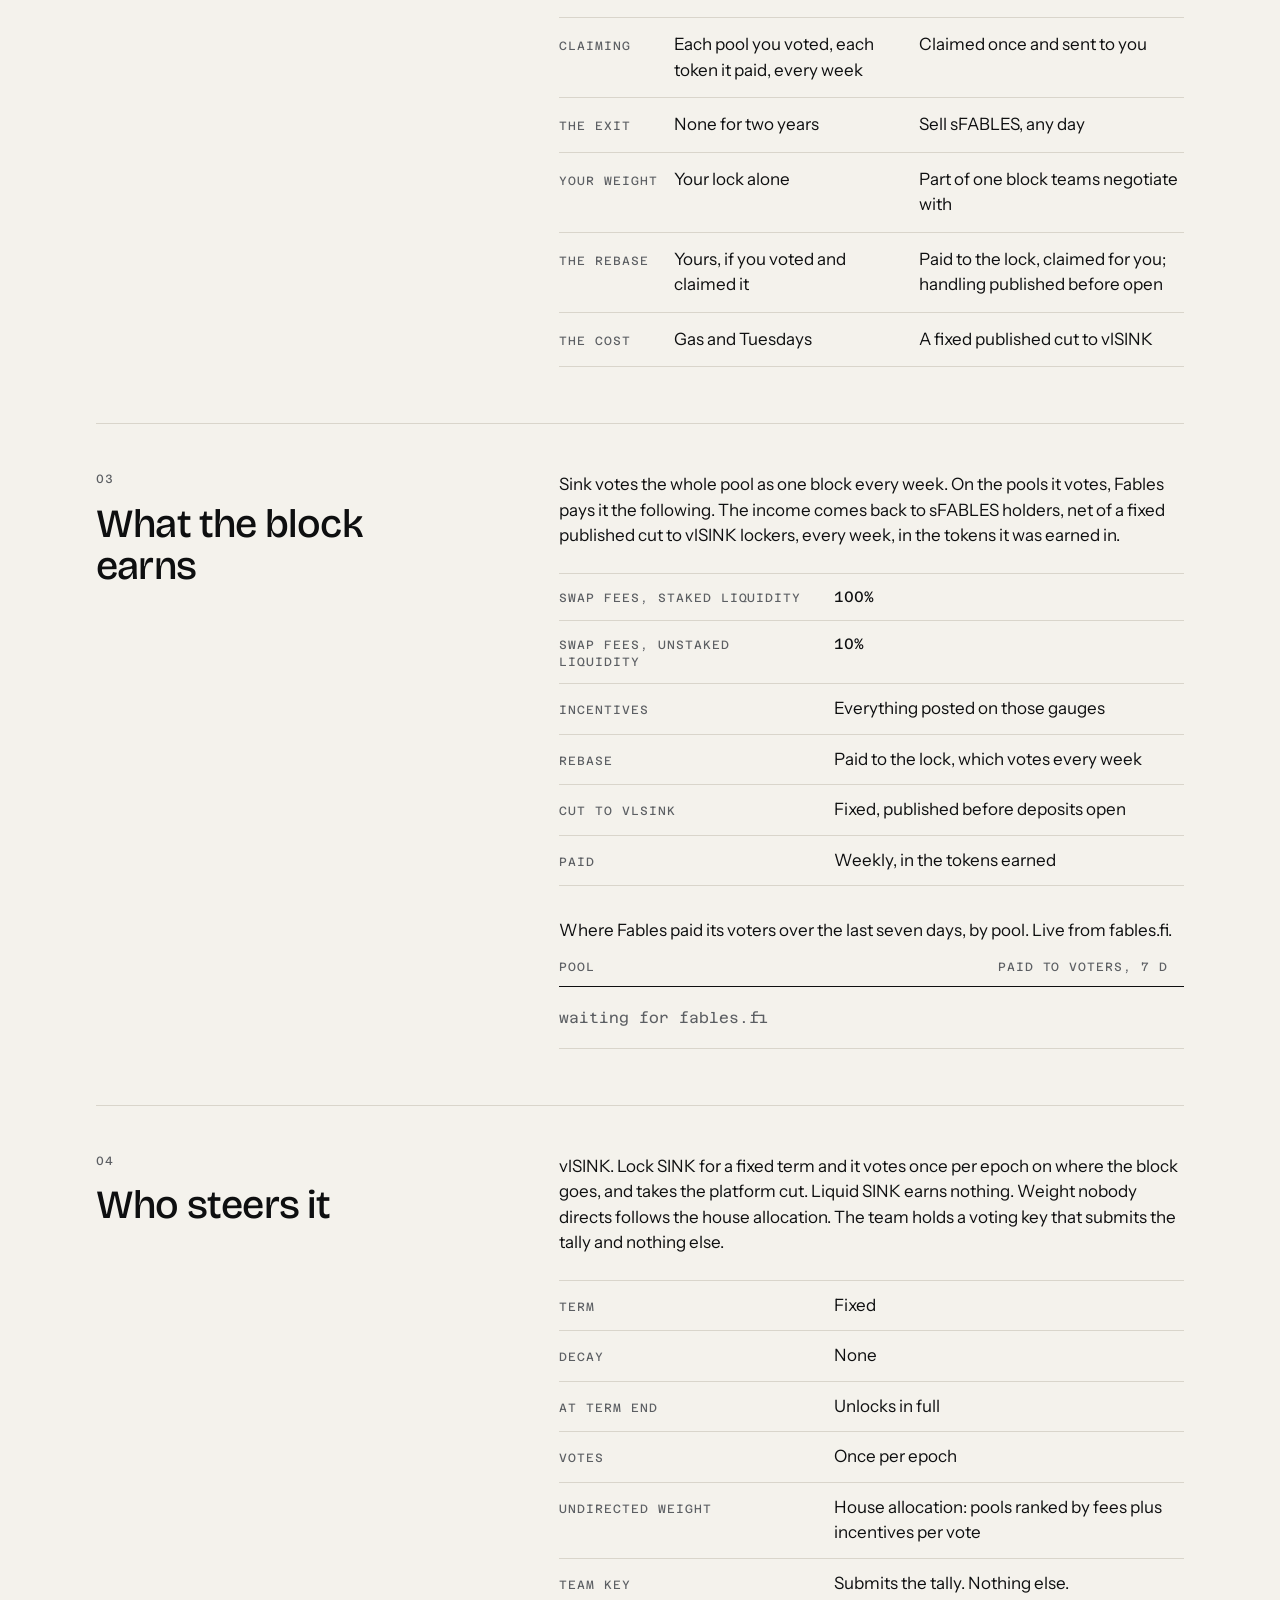
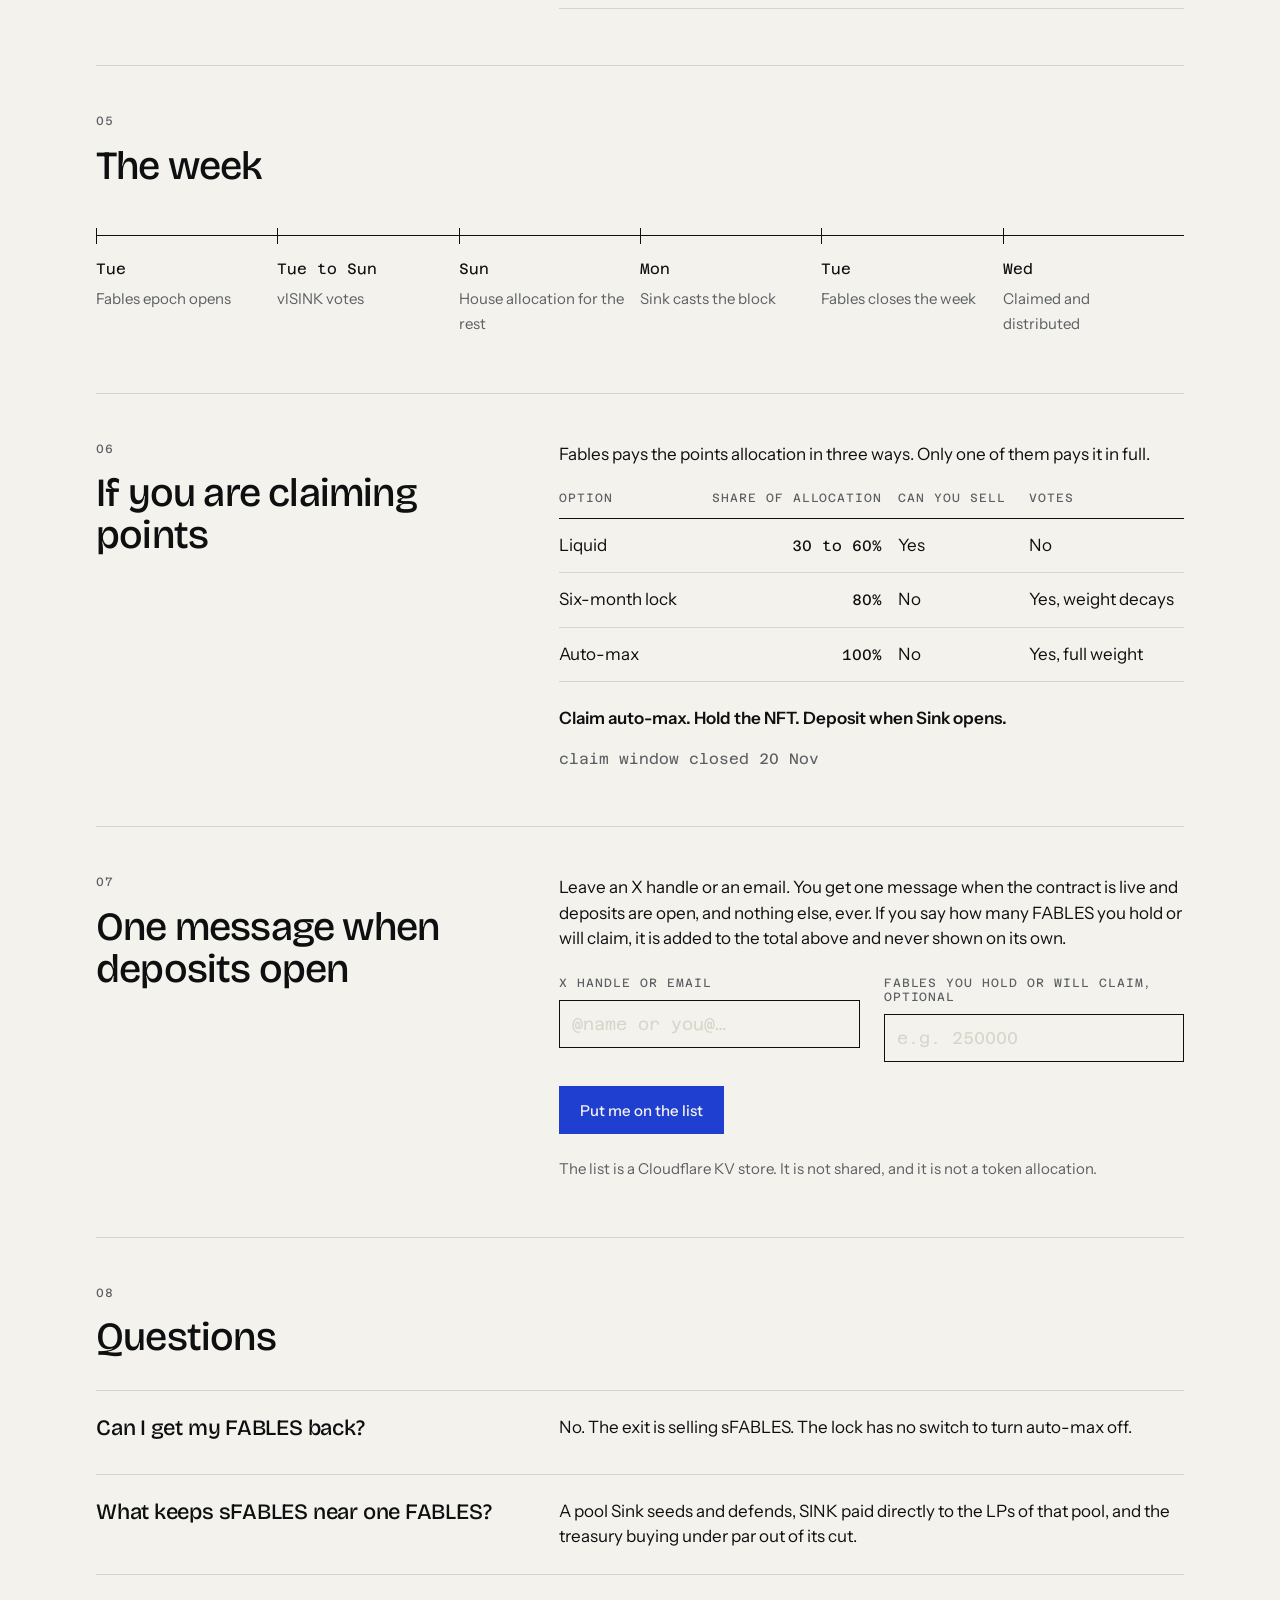
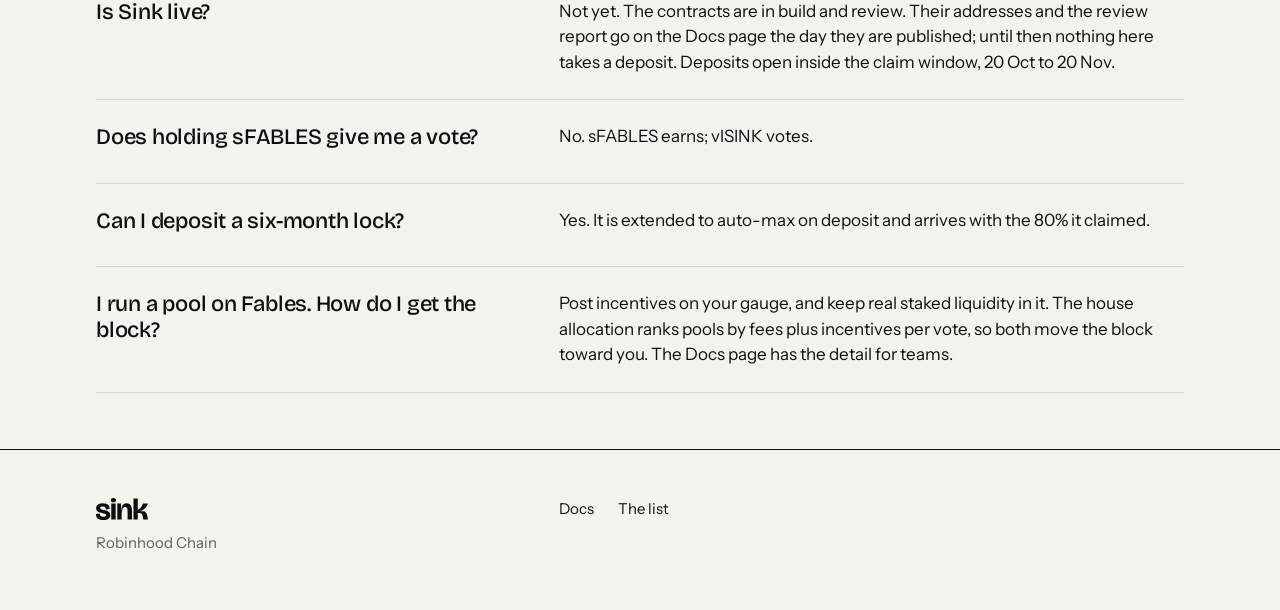
==== commit ff8ae4db: "cache-bust sink.js v4" ====
--- a/index.html
+++ b/index.html
@@ -212,6 +212,6 @@
 </footer>
 
 <script src="js/config.js?v=3"></script>
-<script src="js/sink.js?v=3"></script>
+<script src="js/sink.js?v=4"></script>
 </body>
 </html>
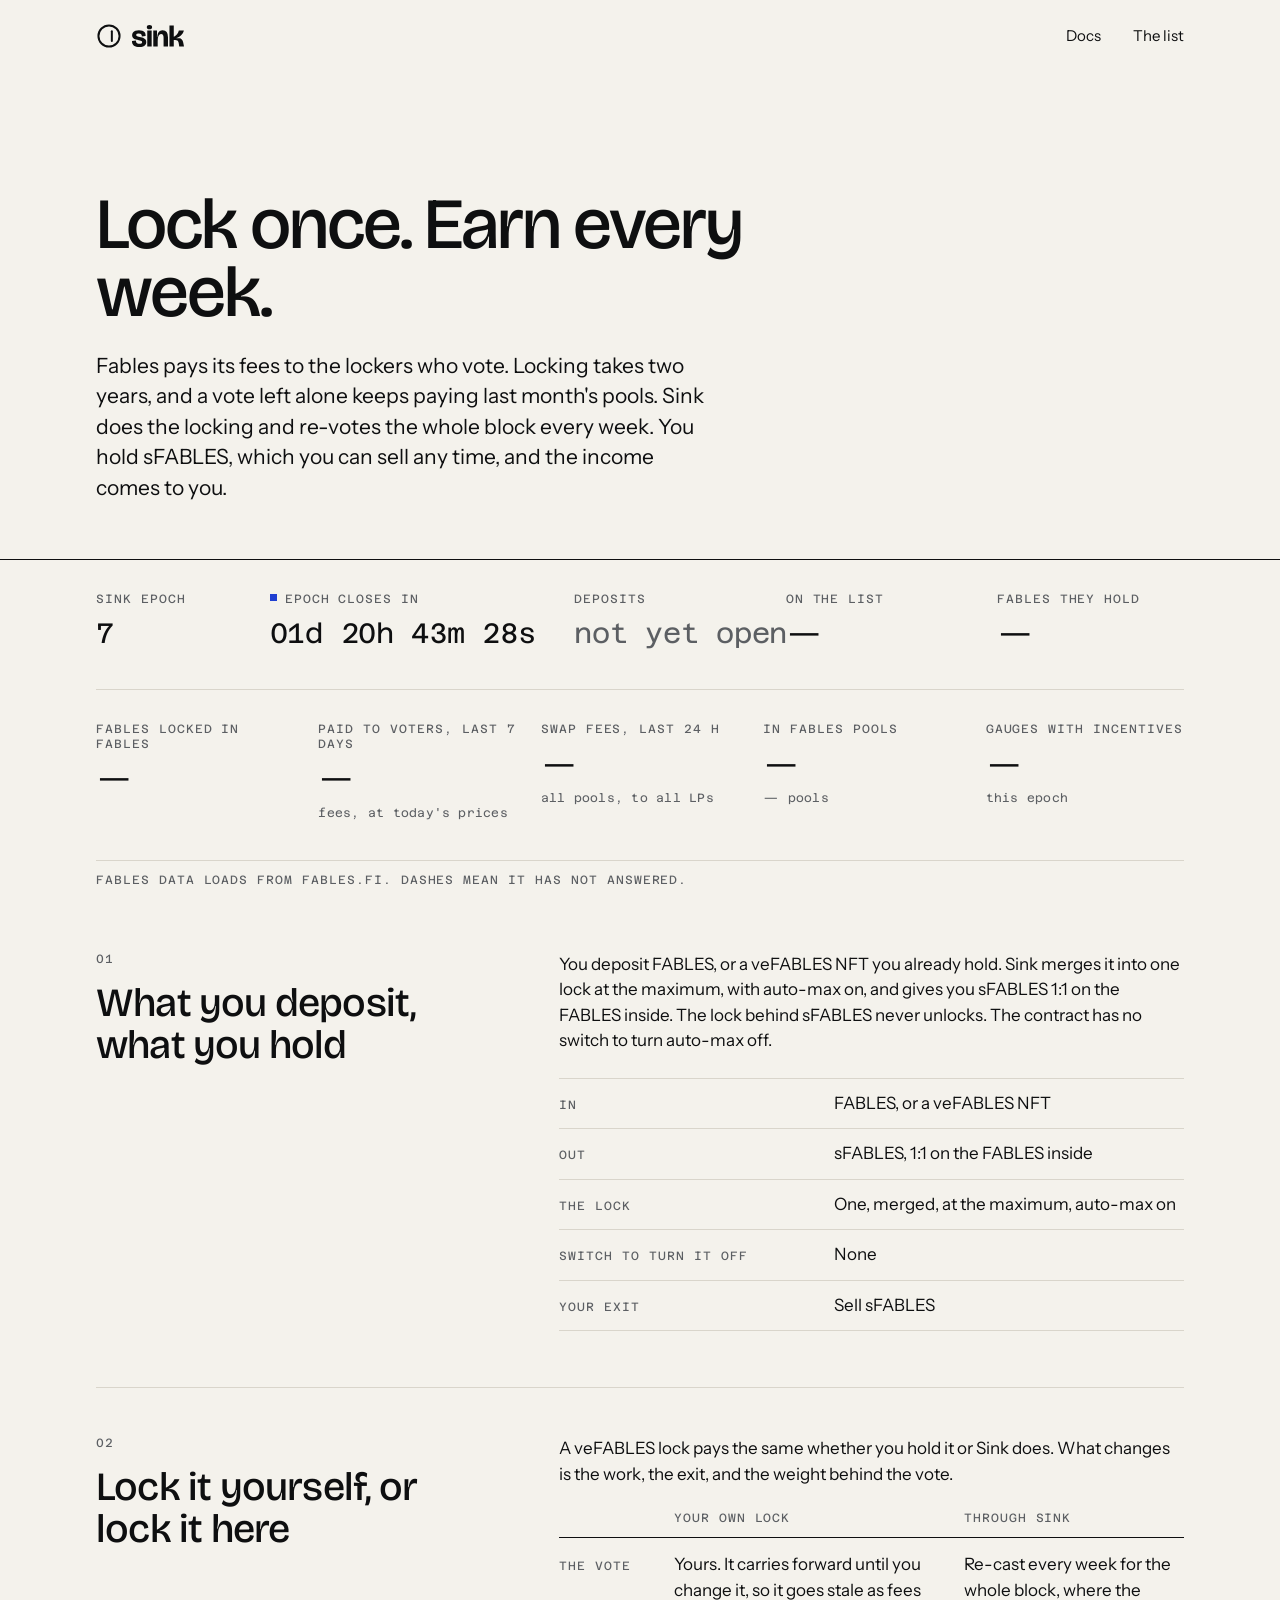
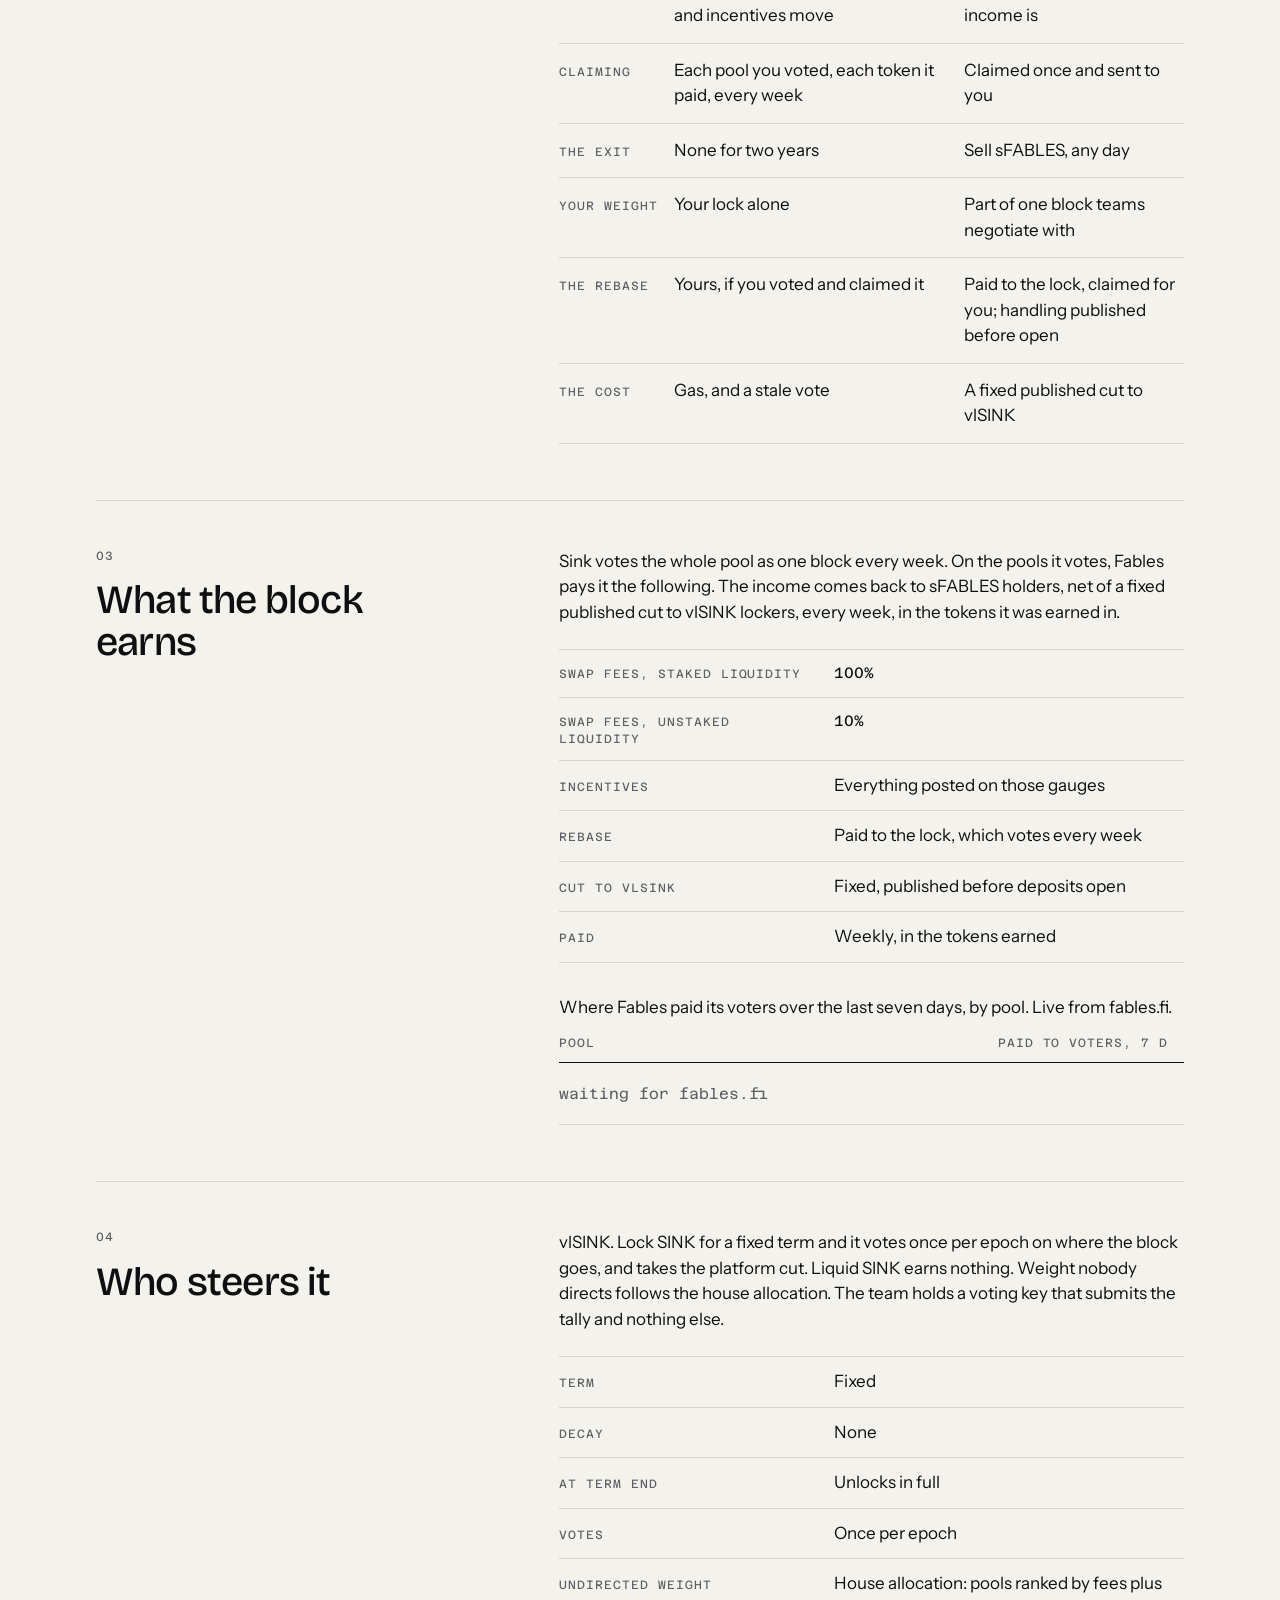
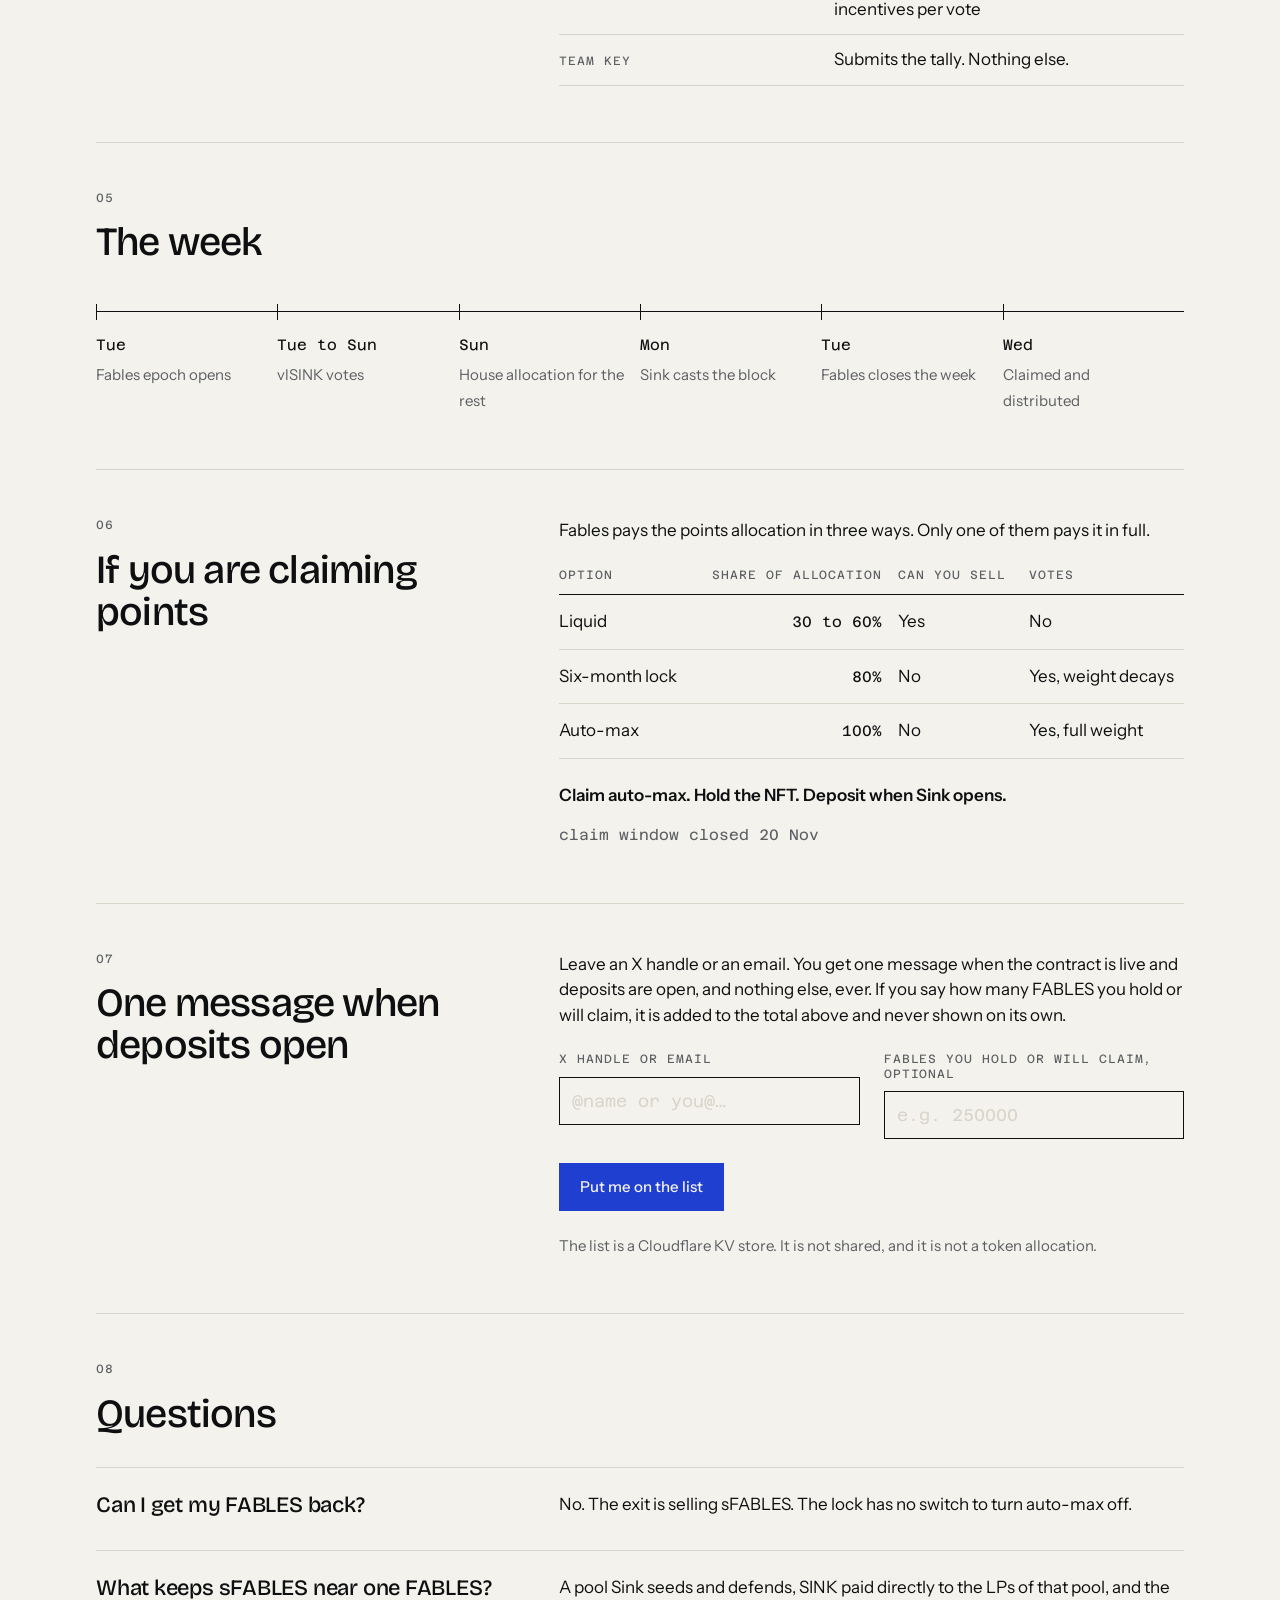
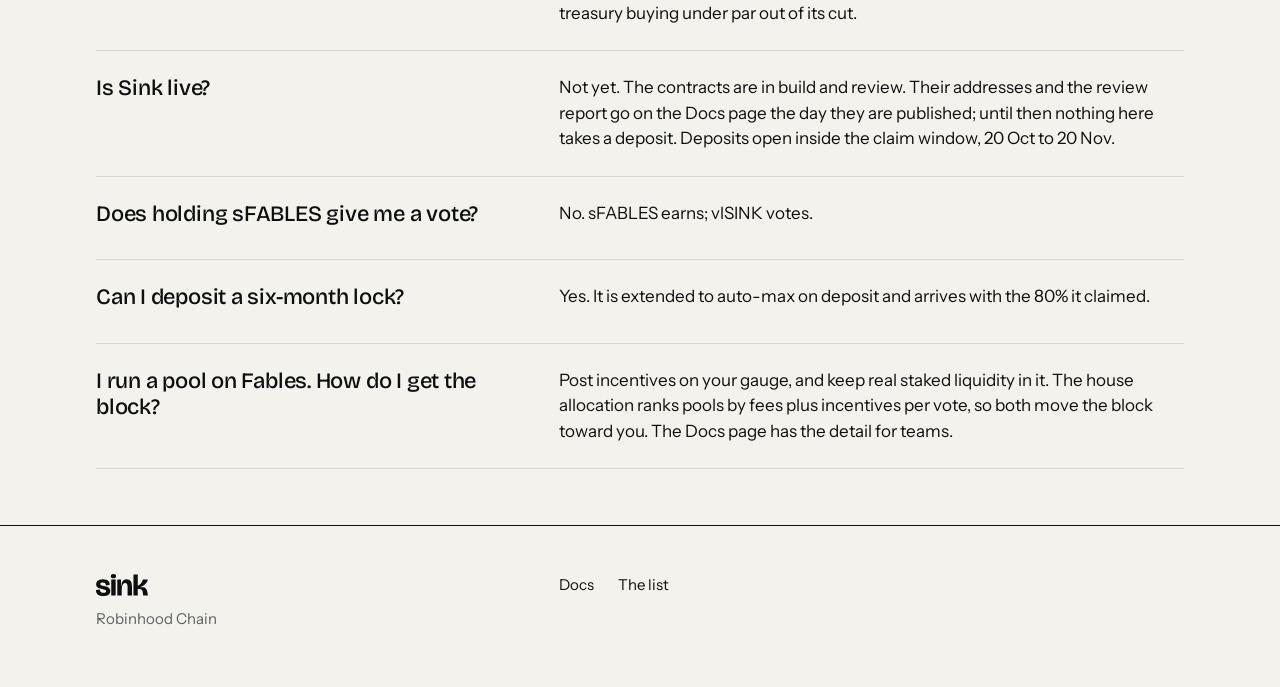
==== commit 2eb32eff: "copy: Fables votes carry forward; per-pool cap is 5x (fees + incentives)" ====
--- a/index.html
+++ b/index.html
@@ -35,7 +35,7 @@
       <h1 class="h1" style="grid-column: 1 / span 9">Lock once. Earn every week.</h1>
     </div>
     <div class="grid">
-      <p class="lead" style="grid-column: 1 / span 7">Fables pays its fees to the lockers who vote. Locking takes two years and a vote every Tuesday. Sink does the locking and the voting. You hold sFABLES, which you can sell any time, and the income comes to you.</p>
+      <p class="lead" style="grid-column: 1 / span 7">Fables pays its fees to the lockers who vote. Locking takes two years, and a vote left alone keeps paying last month's pools. Sink does the locking and re-votes the whole block every week. You hold sFABLES, which you can sell any time, and the income comes to you.</p>
     </div>
   </div>
 </div>
@@ -84,12 +84,12 @@
           <table class="t">
             <thead><tr><th></th><th>Your own lock</th><th>Through Sink</th></tr></thead>
             <tbody>
-              <tr><td class="k">The vote</td><td>You, every Tuesday, or the week's income is forfeit</td><td>Cast once a week for the whole block</td></tr>
+              <tr><td class="k">The vote</td><td>Yours. It carries forward until you change it, so it goes stale as fees and incentives move</td><td>Re-cast every week for the whole block, where the income is</td></tr>
               <tr><td class="k">Claiming</td><td>Each pool you voted, each token it paid, every week</td><td>Claimed once and sent to you</td></tr>
               <tr><td class="k">The exit</td><td>None for two years</td><td>Sell sFABLES, any day</td></tr>
               <tr><td class="k">Your weight</td><td>Your lock alone</td><td>Part of one block teams negotiate with</td></tr>
               <tr><td class="k">The rebase</td><td>Yours, if you voted and claimed it</td><td>Paid to the lock, claimed for you; handling published before open</td></tr>
-              <tr><td class="k">The cost</td><td>Gas and Tuesdays</td><td>A fixed published cut to vlSINK</td></tr>
+              <tr><td class="k">The cost</td><td>Gas, and a stale vote</td><td>A fixed published cut to vlSINK</td></tr>
             </tbody>
           </table>
         </div>
